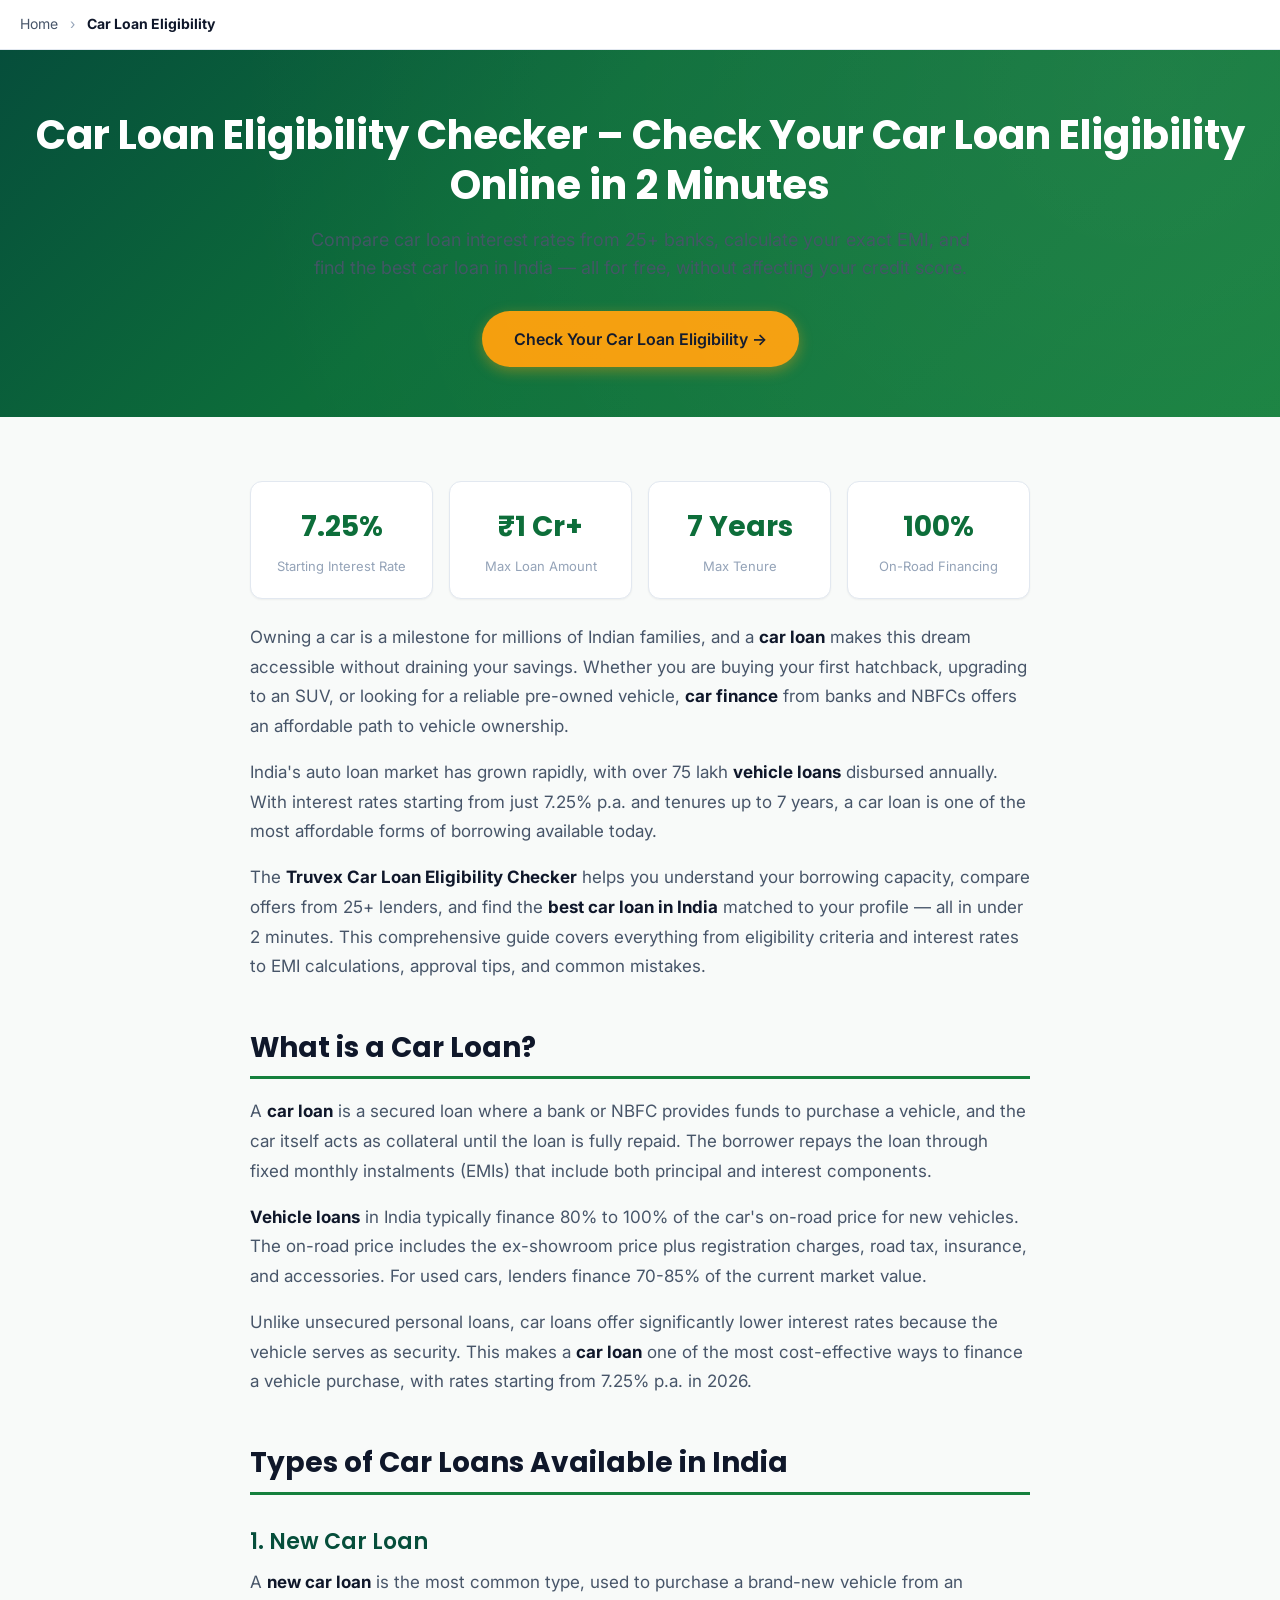
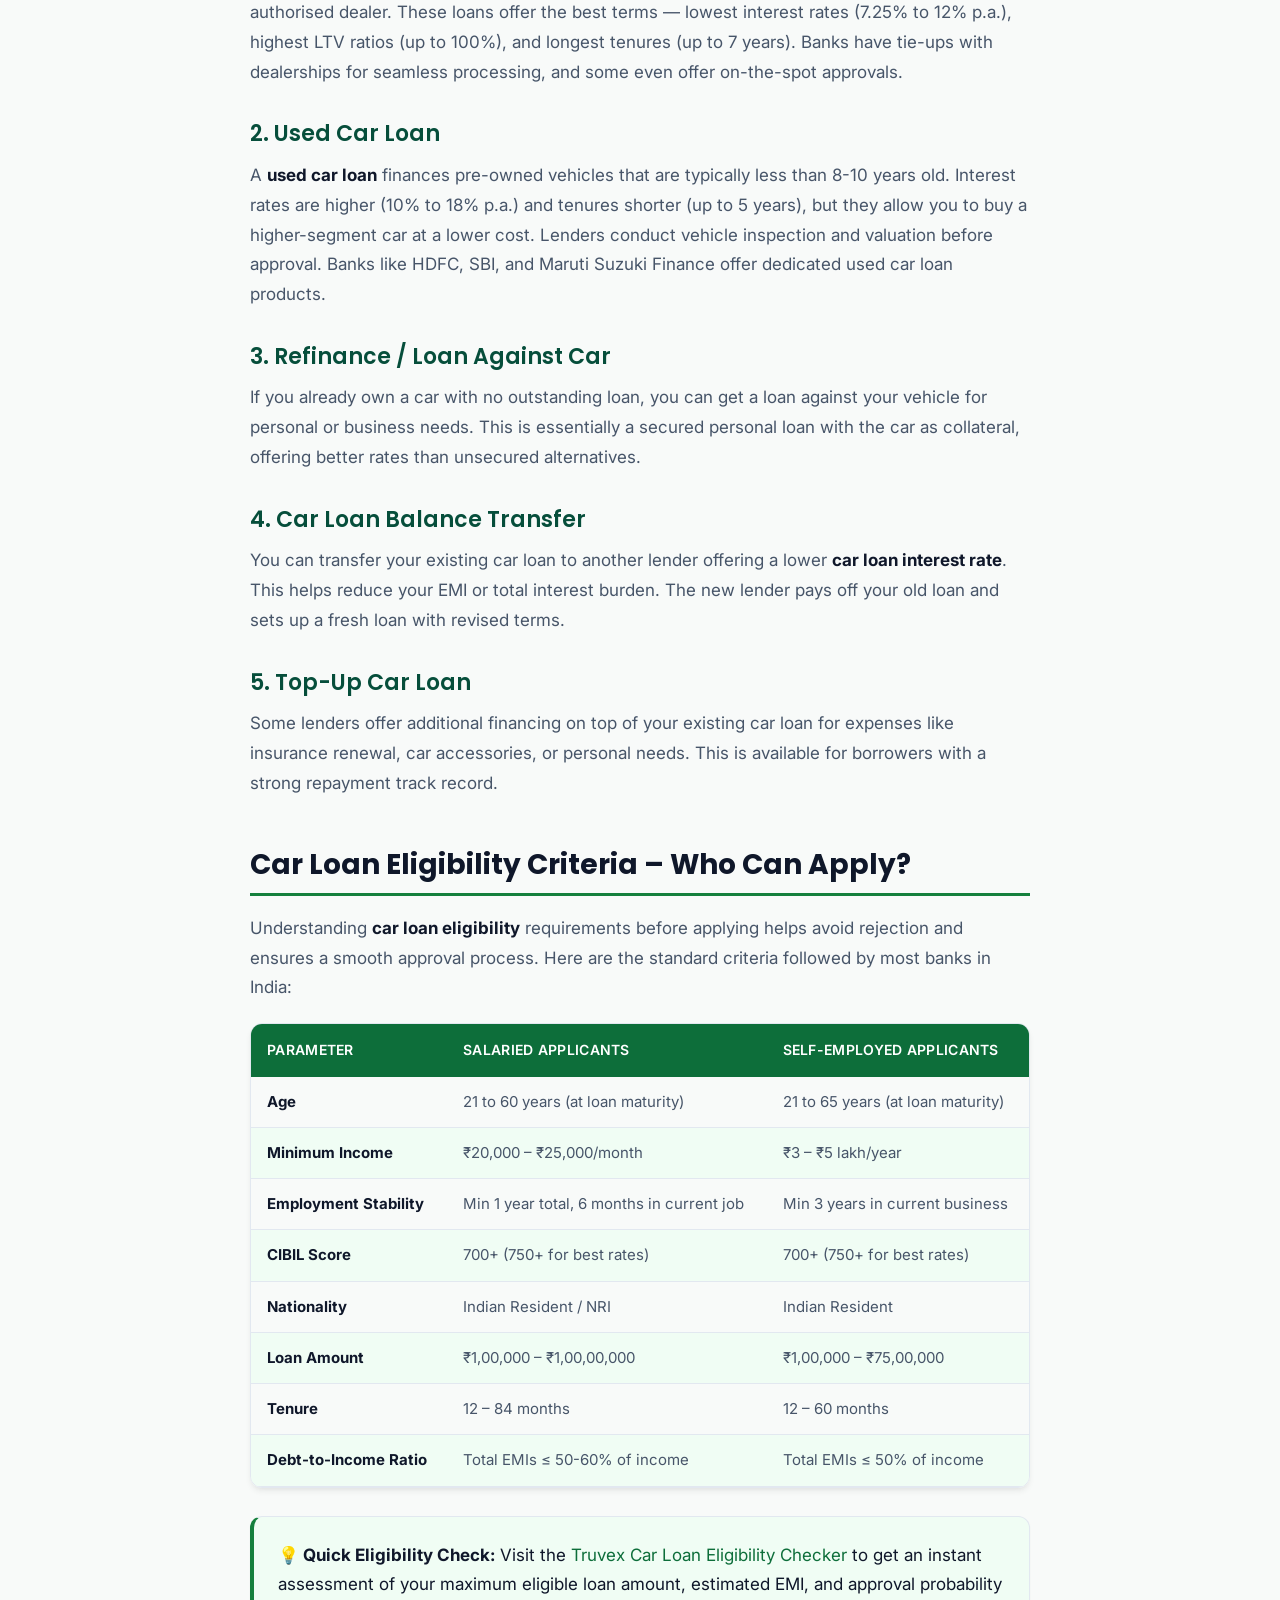
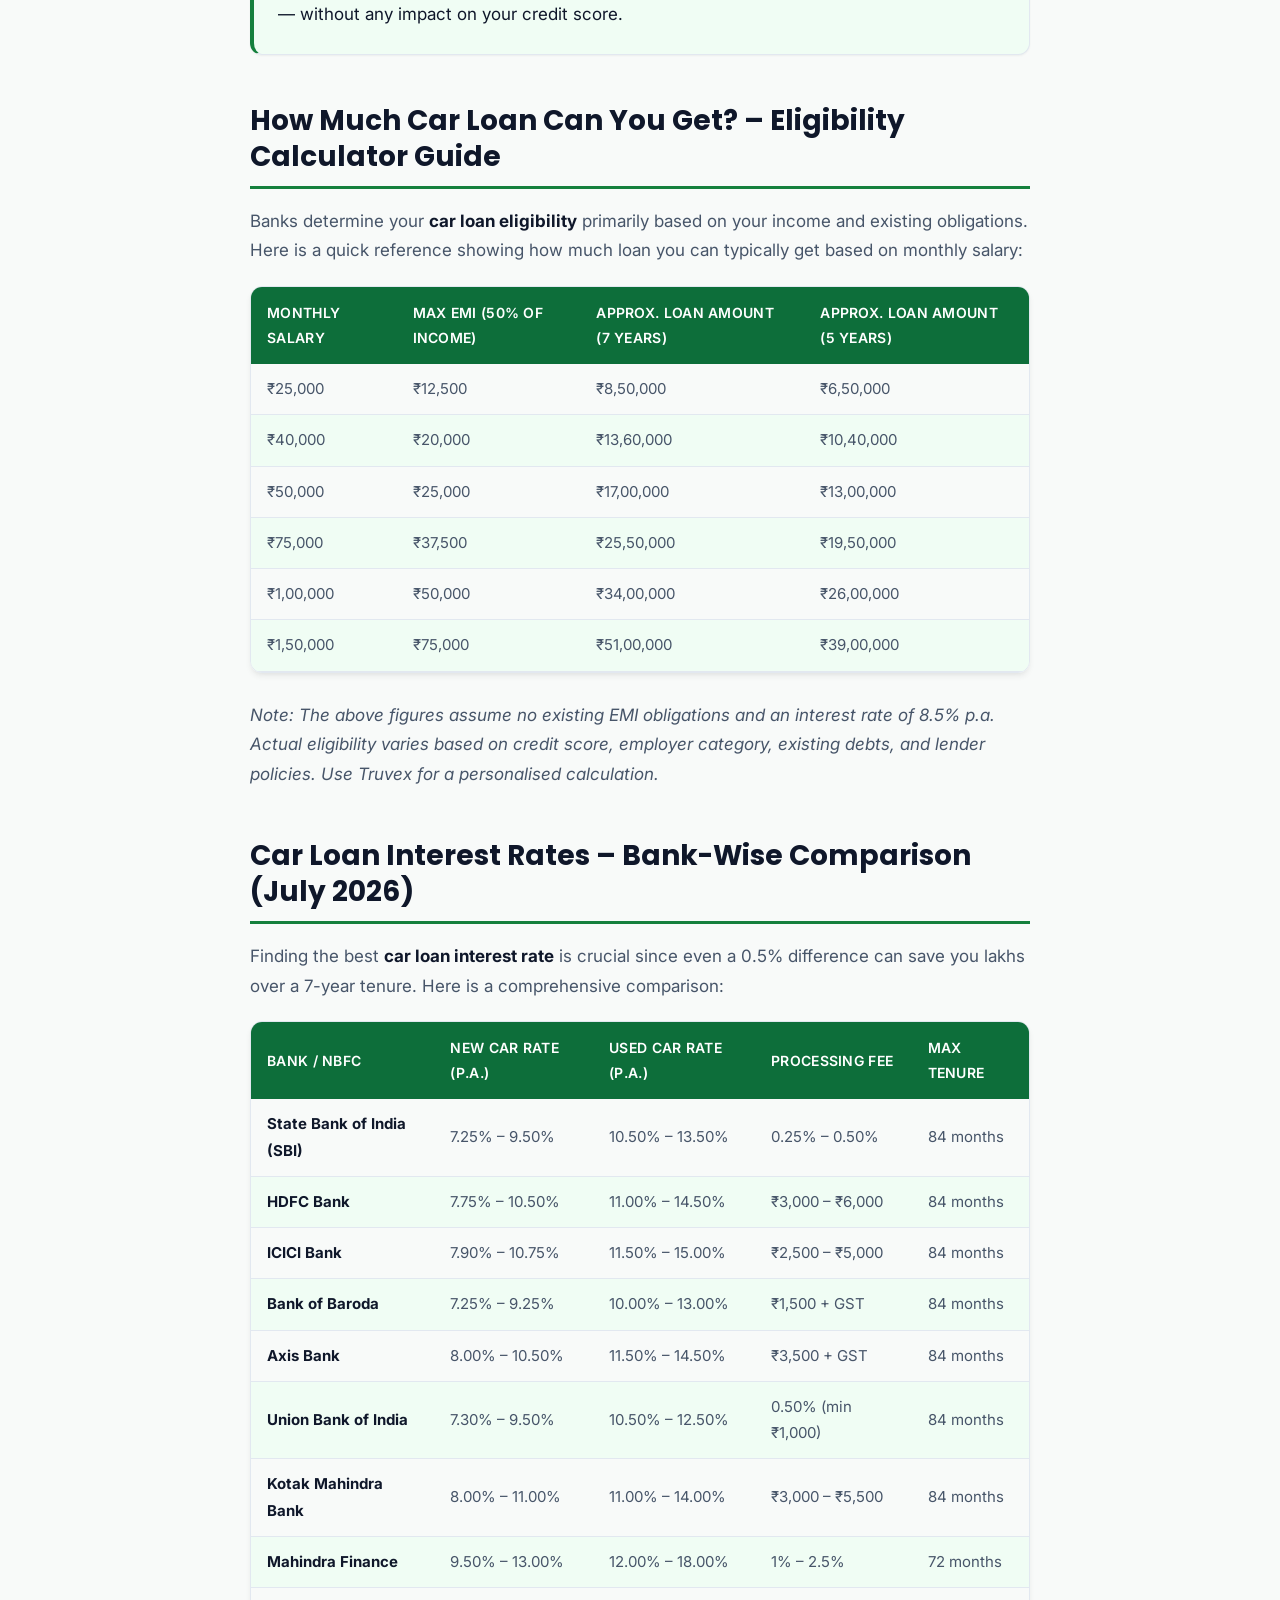
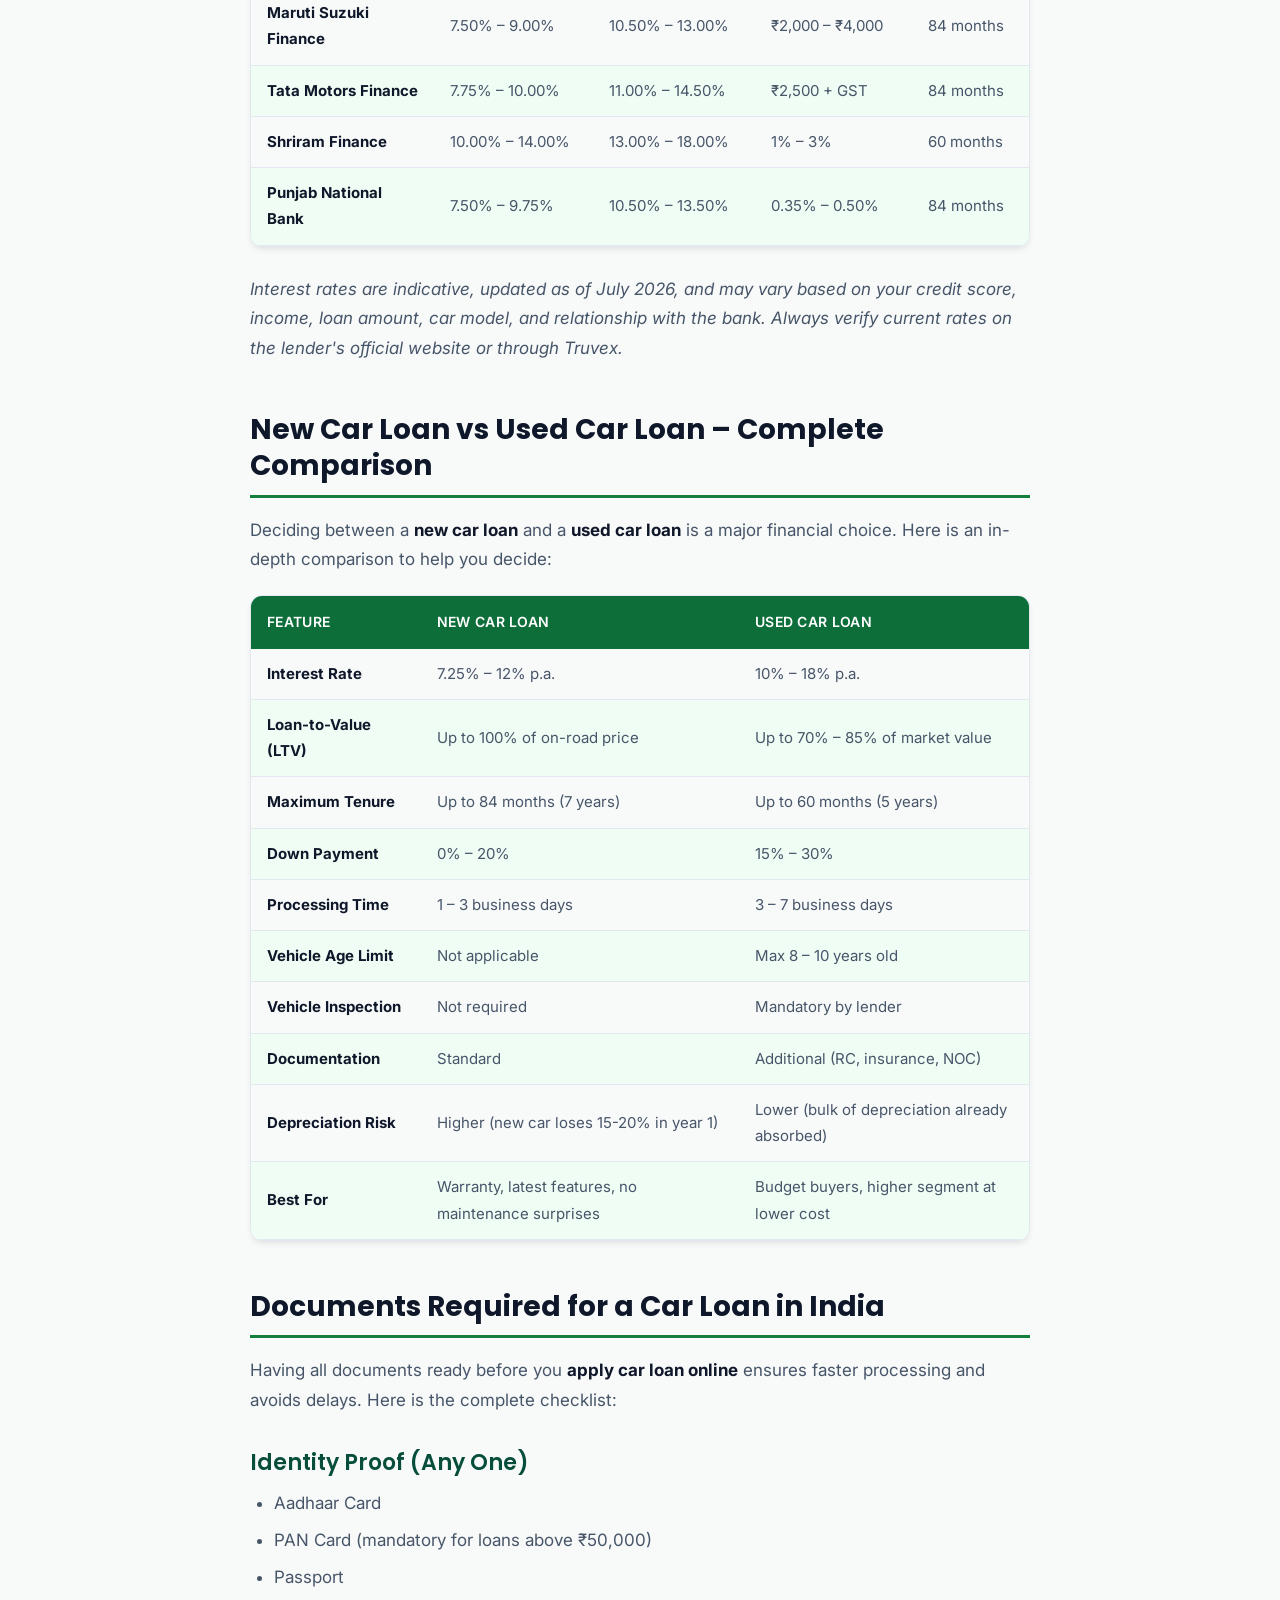
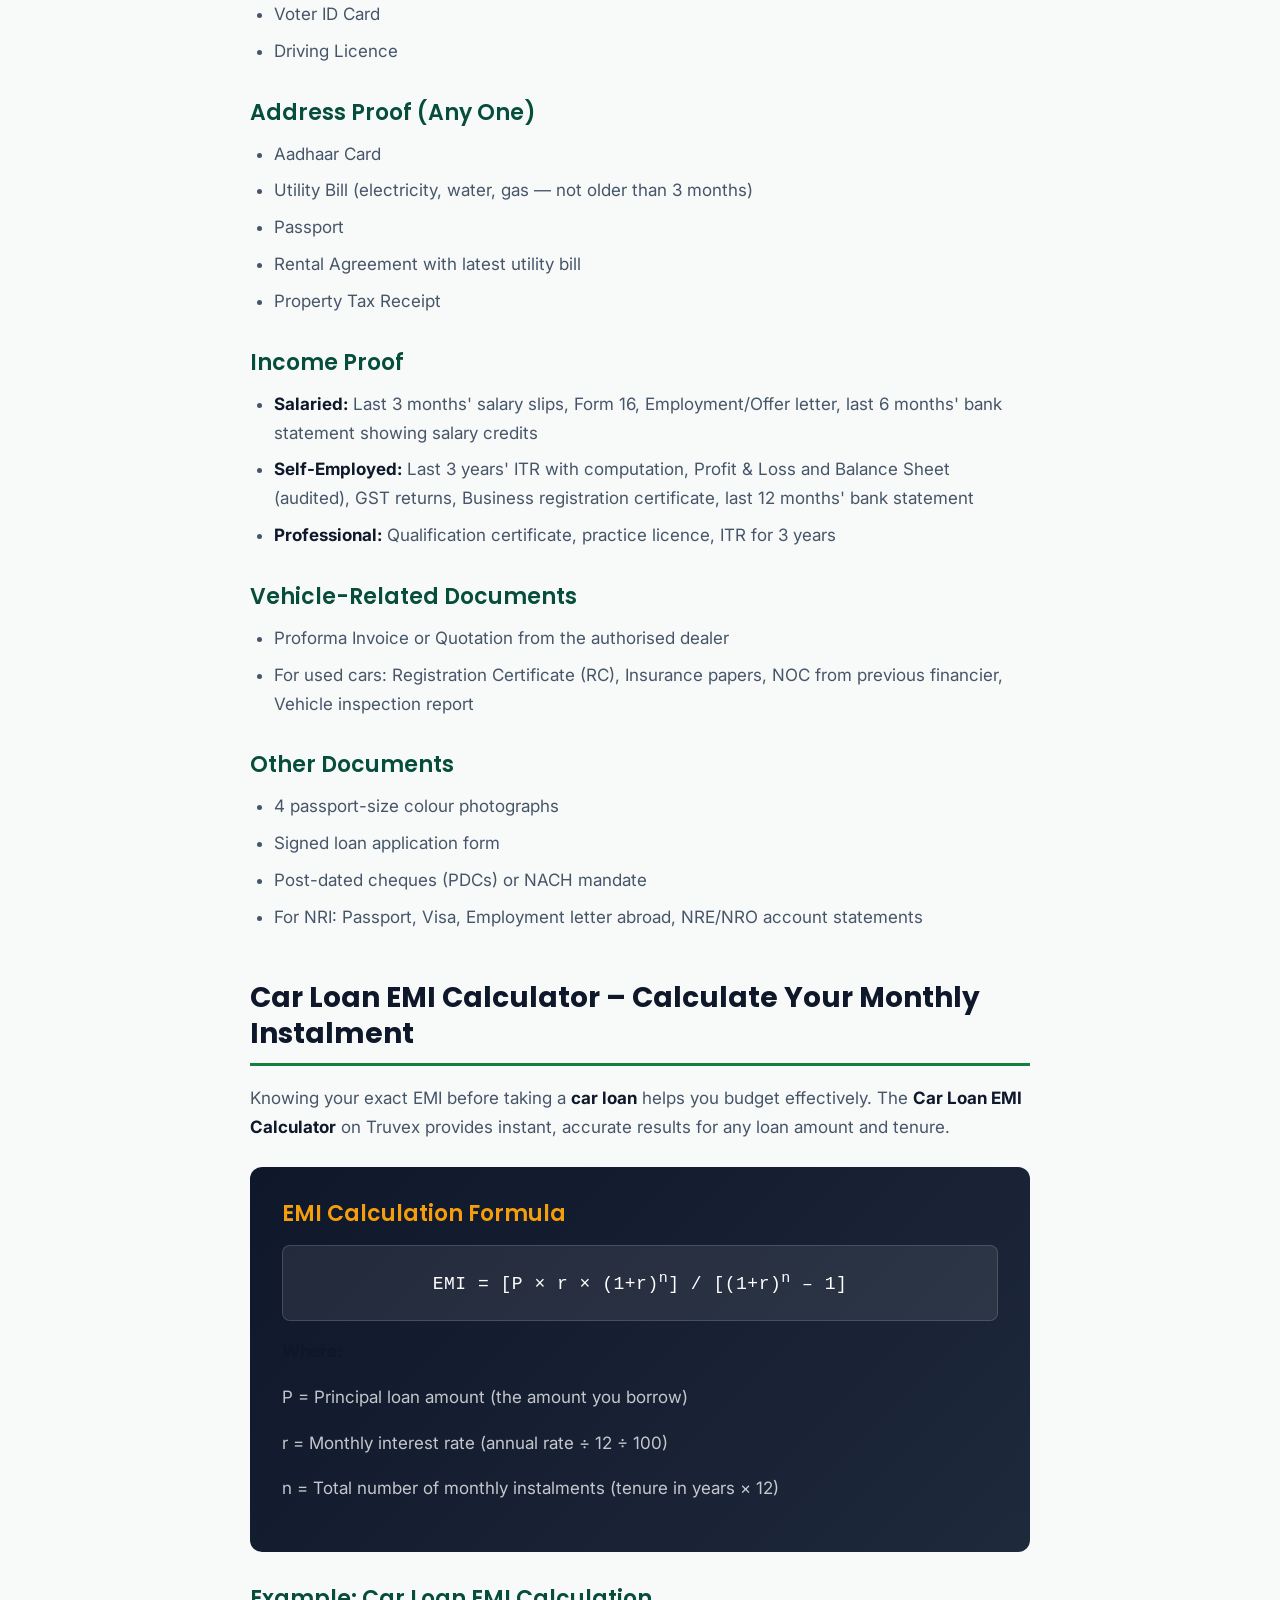
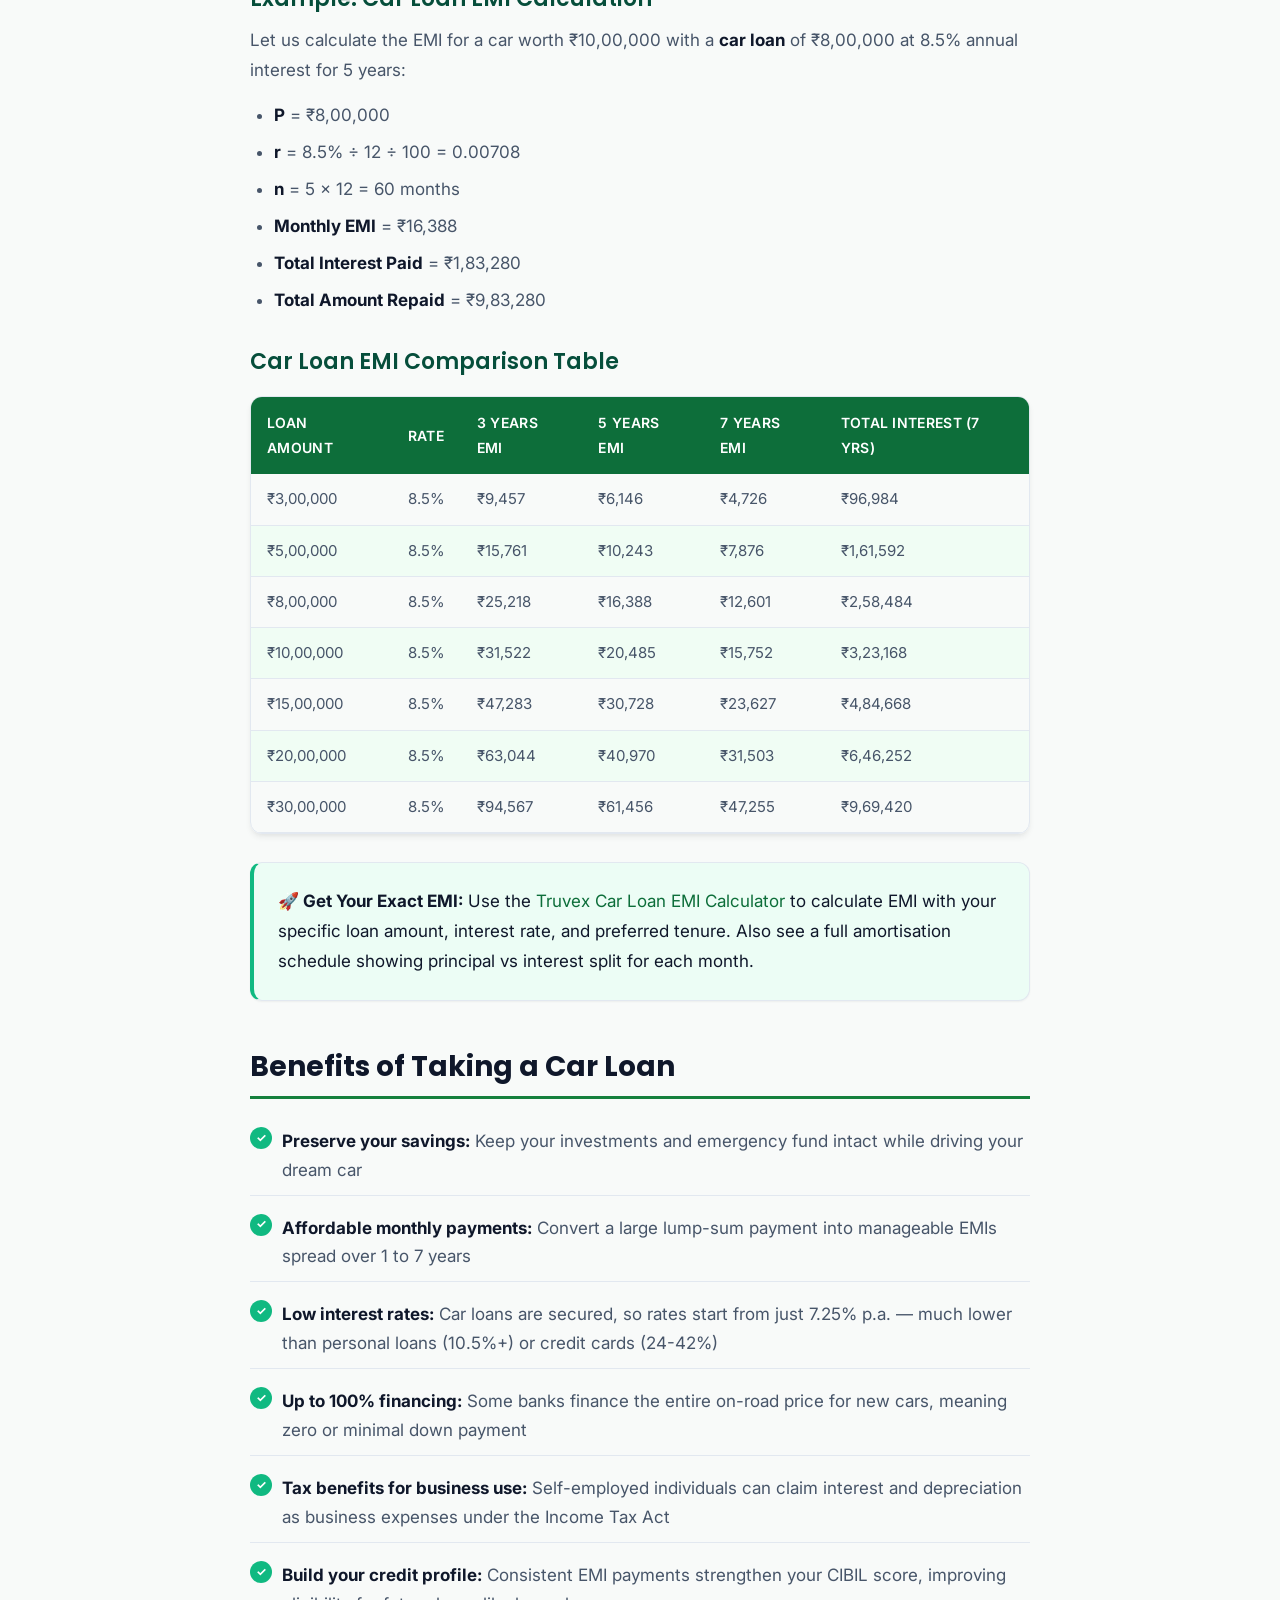
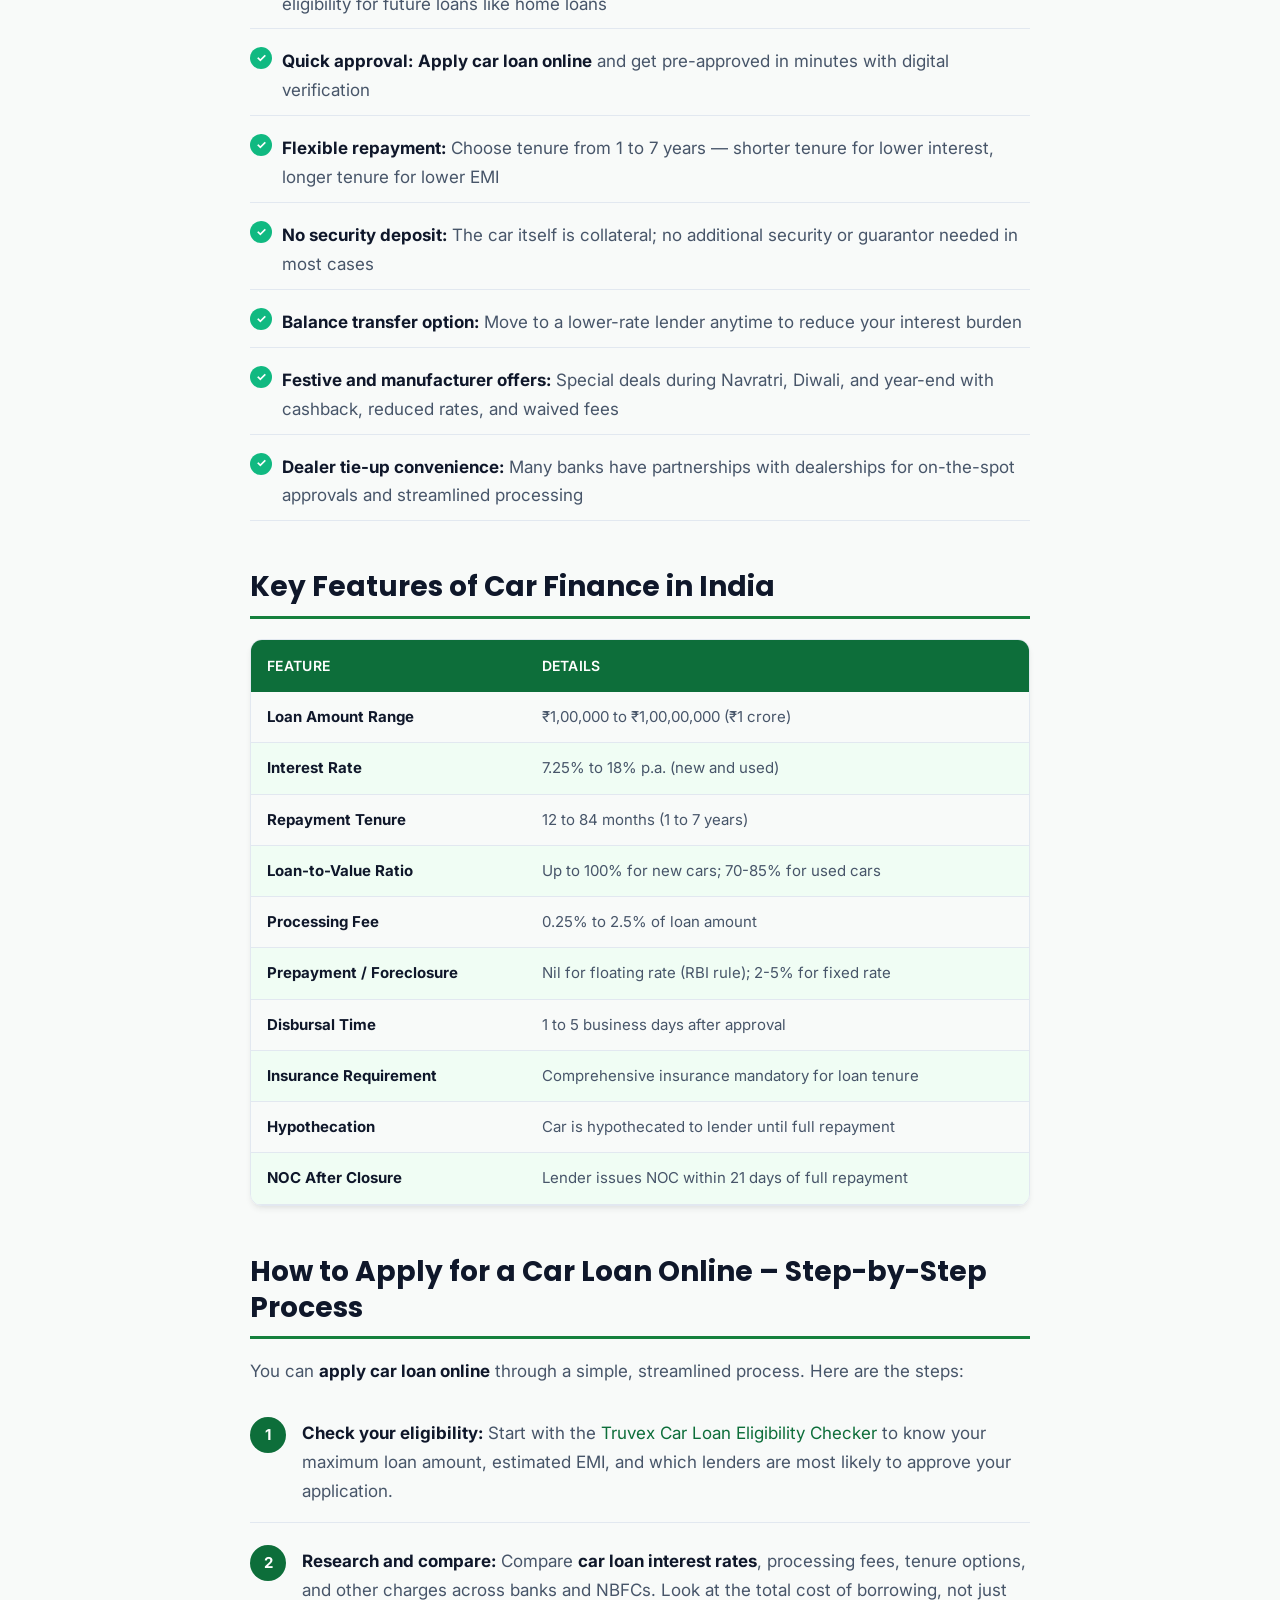
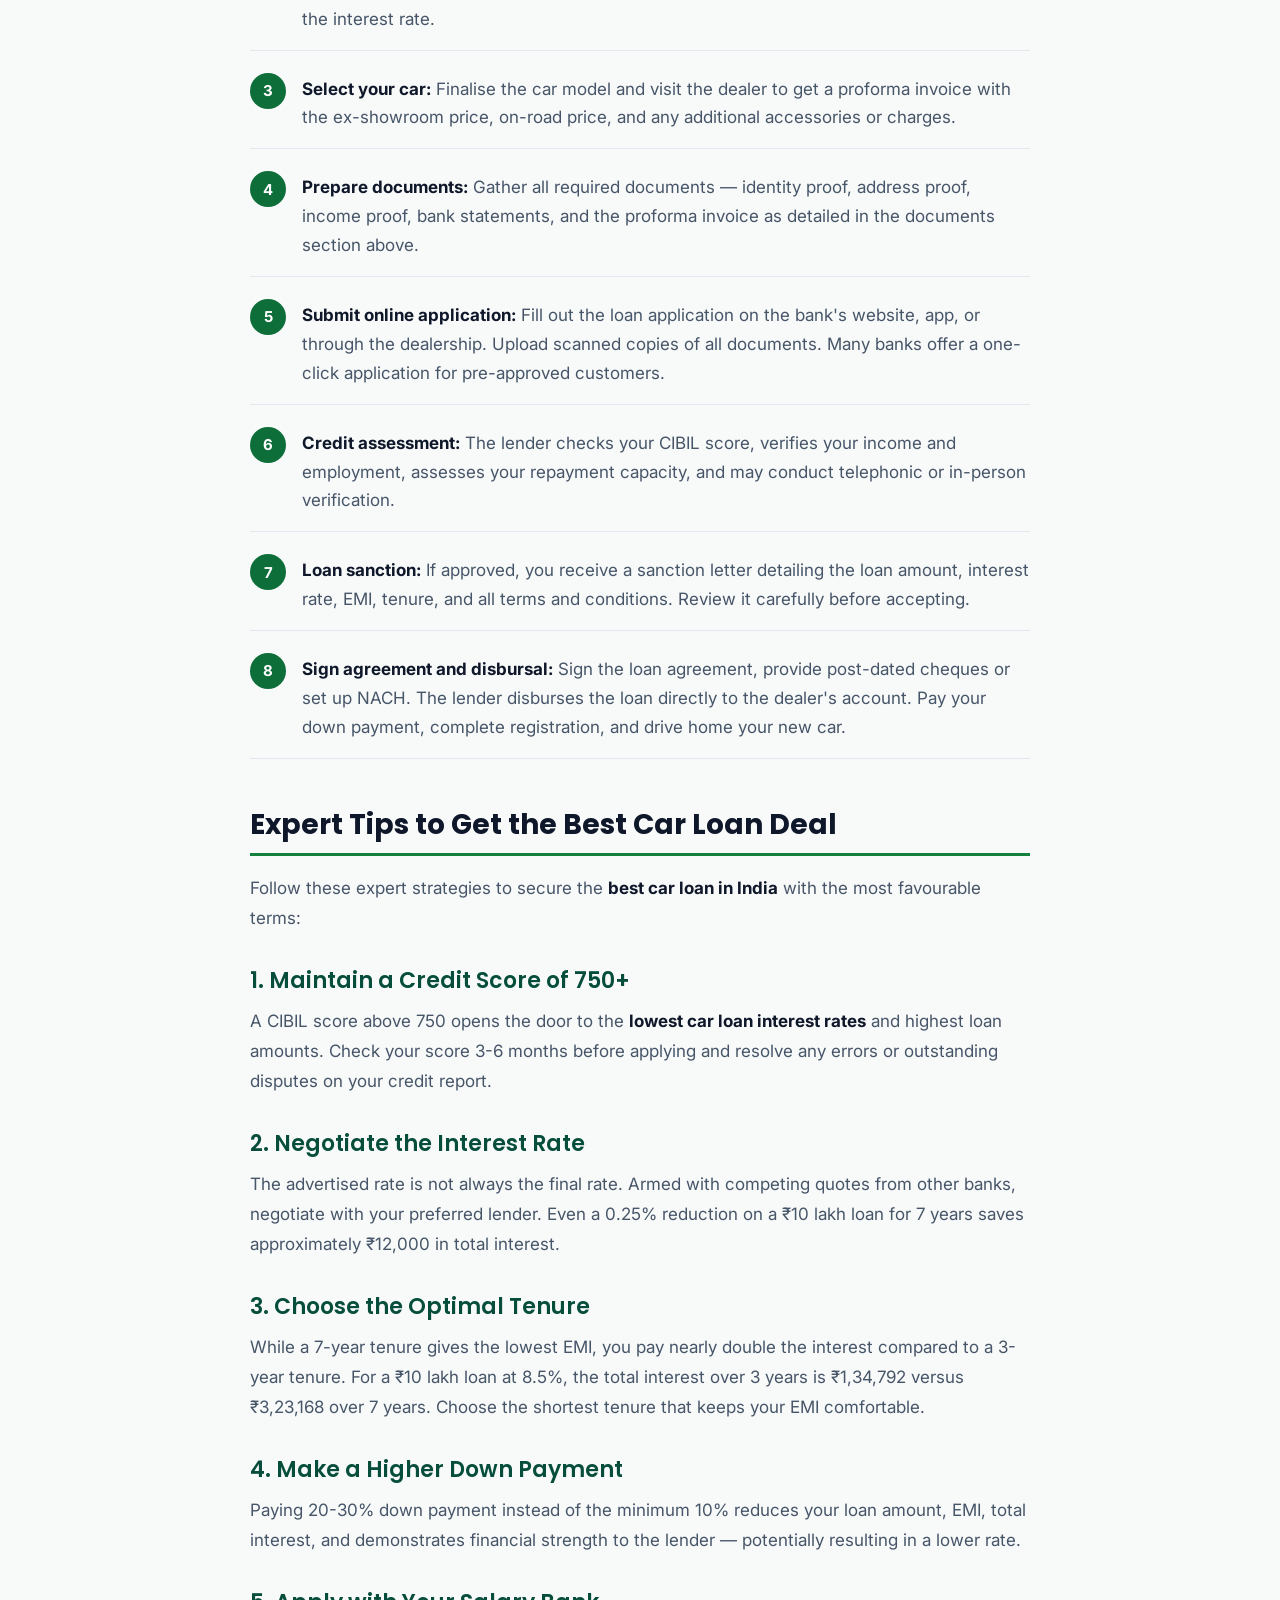
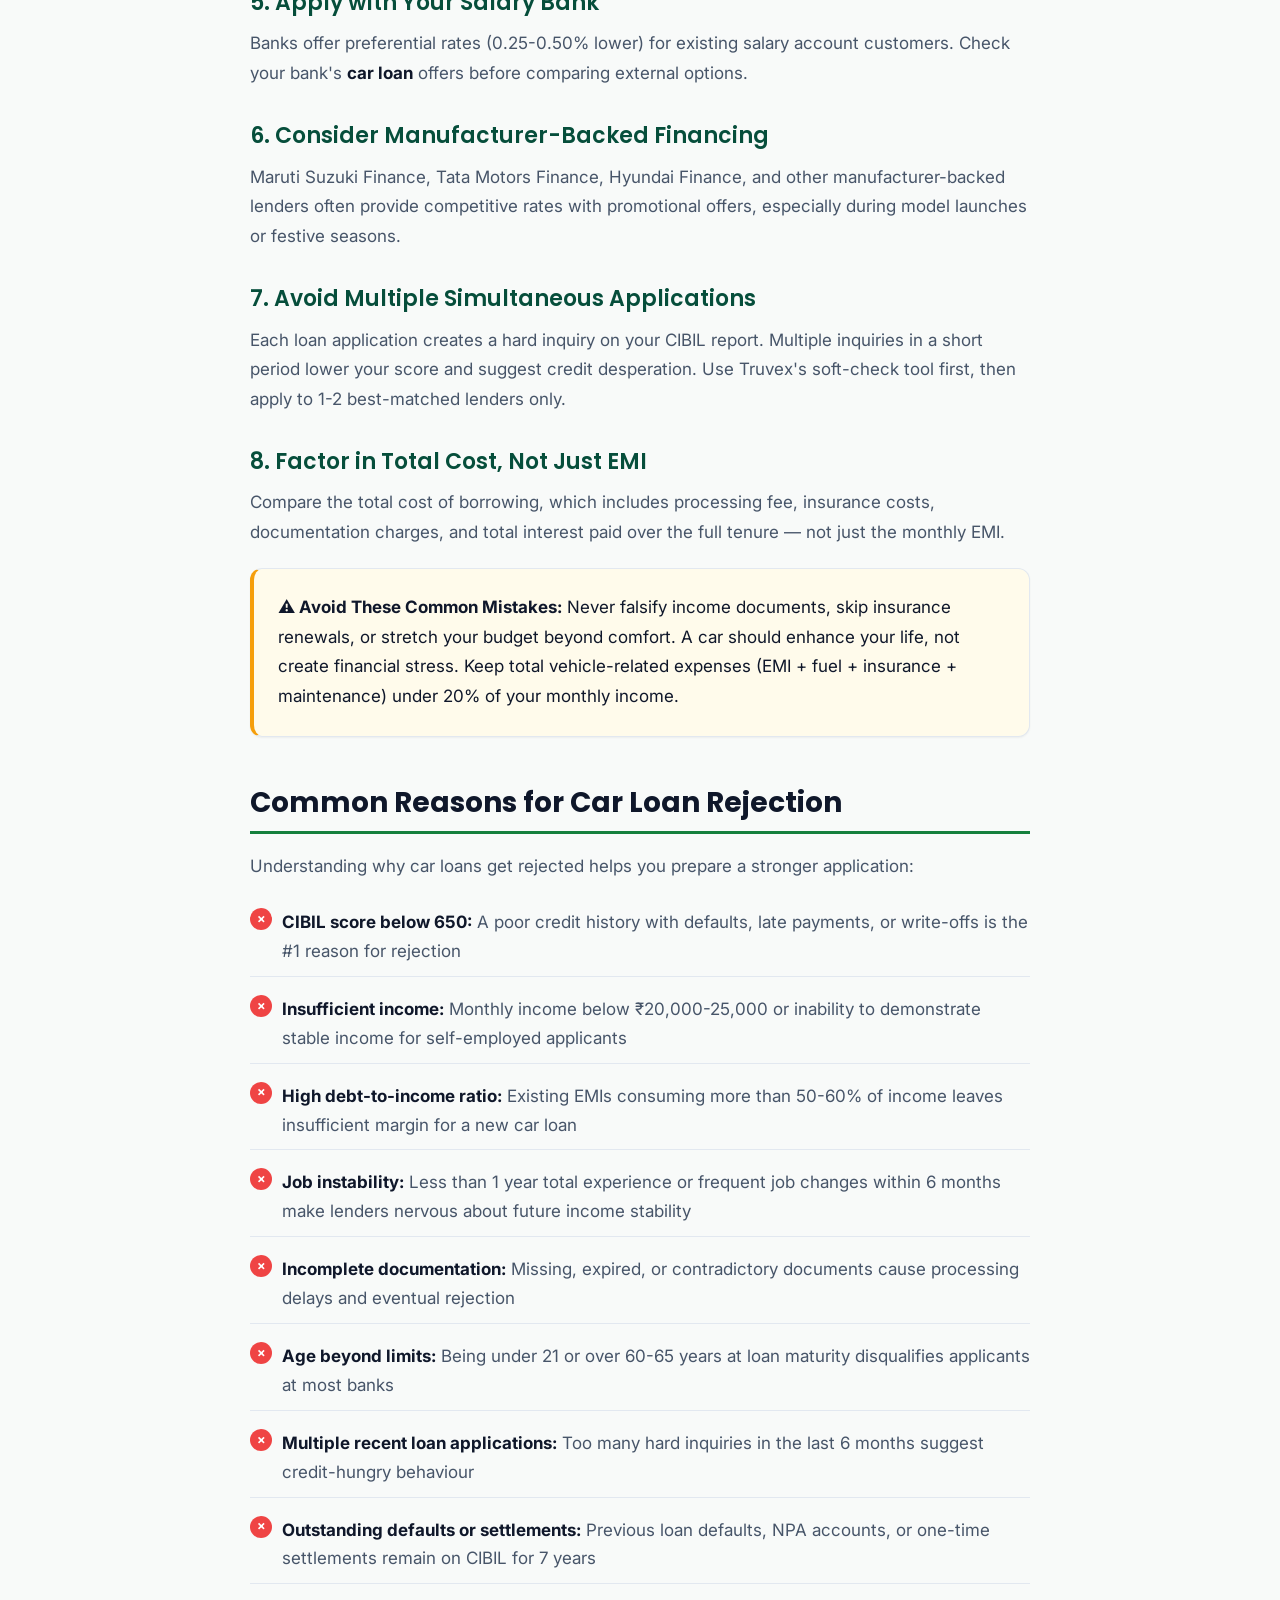
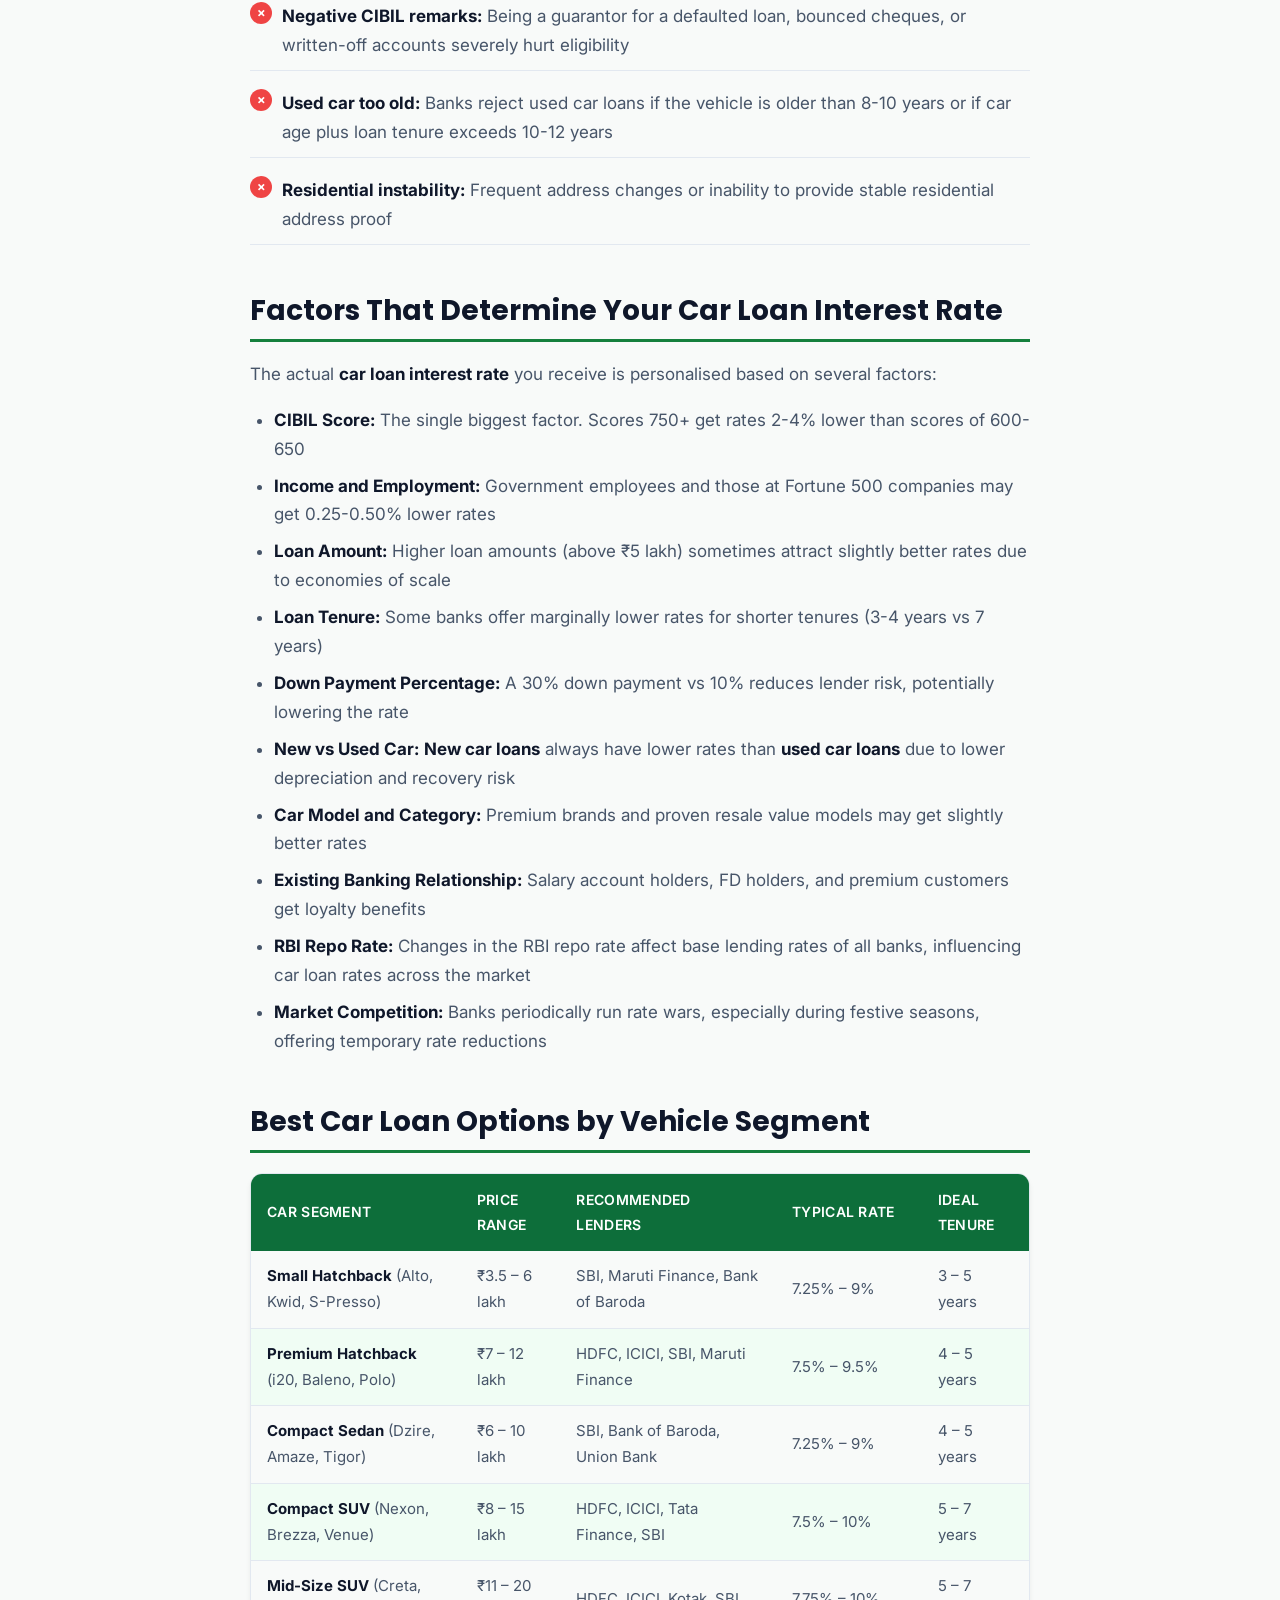
==== car-loan-eligibility.html @ d205c5c8 "Add SEO pages, Google verification, sitemap, and robots.txt" ====
<!DOCTYPE html>
<html lang="en">
<head>
  <meta charset="UTF-8" />
  <meta name="viewport" content="width=device-width, initial-scale=1.0" />

  <!-- SEO Title (under 60 characters) -->
  <title>Car Loan Eligibility Checker 2026 – Apply Online | Truvex</title>

  <!-- Meta Description (150-160 chars) -->
  <meta name="description" content="Check car loan eligibility online in 2 minutes. Compare best car loan interest rates, calculate EMI, and apply for new or used car loans at Truvex India." />

  <!-- SEO URL -->
  <link rel="canonical" href="https://truvex.life/car-loan-eligibility" />

  <!-- Robots -->
  <meta name="google-site-verification" content="ZzLJUPoqK2FzhJQNHl-nwkRQo2EQ17rBIRsaxD9jpaI" />
  <meta name="robots" content="index, follow, max-snippet:-1, max-image-preview:large, max-video-preview:-1" />
  <meta name="author" content="Truvex" />
  <meta name="keywords" content="car loan, car loan eligibility, new car loan, used car loan, car loan EMI calculator, car loan interest rate, vehicle loan, best car loan in India, apply car loan online, car finance" />

  <!-- Open Graph / Facebook -->
  <meta property="og:type" content="article" />
  <meta property="og:url" content="https://truvex.life/car-loan-eligibility" />
  <meta property="og:title" content="Car Loan Eligibility Checker 2026 – Apply Online | Truvex" />
  <meta property="og:description" content="Check car loan eligibility online in 2 minutes. Compare best car loan interest rates, calculate EMI, and apply for new or used car loans at Truvex India." />
  <meta property="og:image" content="https://truvex.life/images/car-loan-eligibility-checker.webp" />
  <meta property="og:image:alt" content="Car Loan Eligibility Checker by Truvex showing car loan calculator and approval interface" />
  <meta property="og:site_name" content="Truvex" />
  <meta property="og:locale" content="en_IN" />
  <meta property="article:published_time" content="2026-01-20T10:00:00+05:30" />
  <meta property="article:modified_time" content="2026-07-22T10:00:00+05:30" />

  <!-- Twitter Card -->
  <meta name="twitter:card" content="summary_large_image" />
  <meta name="twitter:site" content="@truvexlife" />
  <meta name="twitter:title" content="Car Loan Eligibility Checker 2026 – Apply Online | Truvex" />
  <meta name="twitter:description" content="Check car loan eligibility online in 2 minutes. Compare best car loan interest rates, calculate EMI, and apply for new or used car loans at Truvex India." />
  <meta name="twitter:image" content="https://truvex.life/images/car-loan-eligibility-checker.webp" />
  <meta name="twitter:image:alt" content="Car Loan Eligibility Checker by Truvex" />

  <!-- Google AdSense -->
  <script async src="https://pagead2.googlesyndication.com/pagead/js/adsbygoogle.js?client=ca-pub-9446927424727783" crossorigin="anonymous"></script>

  <!-- Preconnect for performance -->
  <link rel="preconnect" href="https://fonts.googleapis.com" />
  <link rel="preconnect" href="https://fonts.gstatic.com" crossorigin />
  <link href="https://fonts.googleapis.com/css2?family=Inter:wght@300;400;500;600;700&family=Poppins:wght@400;500;600;700&display=swap" rel="stylesheet" />

  <!-- FAQ Schema (JSON-LD) -->
  <script type="application/ld+json">
  {
    "@context": "https://schema.org",
    "@type": "FAQPage",
    "mainEntity": [
      {
        "@type": "Question",
        "name": "What is a car loan?",
        "acceptedAnswer": {
          "@type": "Answer",
          "text": "A car loan is a secured loan provided by banks and NBFCs to help you buy a new or used car. The vehicle serves as collateral, and you repay the loan through fixed monthly EMIs over a tenure of 1 to 7 years. Car loans in India typically cover 80-100% of the car's on-road price."
        }
      },
      {
        "@type": "Question",
        "name": "What is the minimum salary required for a car loan in India?",
        "acceptedAnswer": {
          "@type": "Answer",
          "text": "Most banks require a minimum monthly salary of ₹20,000 to ₹25,000 for salaried applicants. Self-employed individuals need a minimum annual income of ₹3 lakh to ₹5 lakh. Premium cars may require higher income levels, typically ₹50,000+ per month."
        }
      },
      {
        "@type": "Question",
        "name": "What is the current car loan interest rate in India in 2026?",
        "acceptedAnswer": {
          "@type": "Answer",
          "text": "Car loan interest rates in India in 2026 range from 7.25% to 14% per annum for new cars and 10% to 18% for used cars. The best rates start from 7.25% p.a. for applicants with CIBIL scores above 750 at banks like SBI, Bank of Baroda, and Union Bank."
        }
      },
      {
        "@type": "Question",
        "name": "Can I get a car loan with a CIBIL score of 650?",
        "acceptedAnswer": {
          "@type": "Answer",
          "text": "Yes, a car loan is possible with a CIBIL score of 650, but at higher interest rates (typically 2-4% more). NBFCs like Mahindra Finance, Shriram Finance, and Cholamandalam may approve car loans at scores of 600-650. A co-applicant with a better score can help."
        }
      },
      {
        "@type": "Question",
        "name": "How much car loan can I get on a ₹50,000 salary?",
        "acceptedAnswer": {
          "@type": "Answer",
          "text": "On a salary of ₹50,000 per month, you can typically get a car loan of ₹12-15 lakh, assuming no other existing EMI obligations. Banks calculate eligibility so that total EMIs do not exceed 50-60% of your net monthly income."
        }
      },
      {
        "@type": "Question",
        "name": "What documents are required for a car loan?",
        "acceptedAnswer": {
          "@type": "Answer",
          "text": "Required documents include: Identity proof (Aadhaar/PAN/Passport), Address proof, Income proof (salary slips for salaried or ITR for self-employed), Bank statements (6 months), vehicle quotation/proforma invoice, and passport-size photographs. Used car loans require additional documents like RC book and insurance papers."
        }
      },
      {
        "@type": "Question",
        "name": "What is the maximum tenure for a car loan?",
        "acceptedAnswer": {
          "@type": "Answer",
          "text": "The maximum car loan tenure is 7 years (84 months) for new cars at most banks. For used cars, the maximum tenure is usually 5 years, subject to the condition that the car age plus loan tenure does not exceed 10-12 years."
        }
      },
      {
        "@type": "Question",
        "name": "Is it better to buy a car on loan or pay in full?",
        "acceptedAnswer": {
          "@type": "Answer",
          "text": "Buying on a car loan makes sense if you can invest your capital at returns higher than the loan interest rate, or if paying in full would deplete your emergency fund. A loan helps preserve liquidity and build credit history. However, if you want to avoid interest costs and have sufficient savings, paying in full is cheaper overall."
        }
      },
      {
        "@type": "Question",
        "name": "Can I apply for a car loan online?",
        "acceptedAnswer": {
          "@type": "Answer",
          "text": "Yes, almost all major banks and NBFCs now allow you to apply for a car loan online through their website or mobile app. You can also check your eligibility on Truvex before applying. Online applications offer faster processing, instant pre-approval, and doorstep document pickup."
        }
      },
      {
        "@type": "Question",
        "name": "What is the difference between a new car loan and a used car loan?",
        "acceptedAnswer": {
          "@type": "Answer",
          "text": "New car loans offer lower interest rates (7.25-12%), higher financing (up to 100% on-road price), and longer tenure (up to 7 years). Used car loans have higher rates (10-18%), lower LTV (70-85% of market value), shorter tenure (up to 5 years), and require vehicle inspection."
        }
      },
      {
        "@type": "Question",
        "name": "What is the down payment required for a car loan?",
        "acceptedAnswer": {
          "@type": "Answer",
          "text": "For new cars, the minimum down payment is typically 10-20% of the on-road price. Some banks offer zero down payment schemes for select car models. For used cars, a 15-30% down payment is usually required based on the vehicle's current market value."
        }
      },
      {
        "@type": "Question",
        "name": "Can I transfer my car loan to another bank?",
        "acceptedAnswer": {
          "@type": "Answer",
          "text": "Yes, car loan balance transfer is available at most banks. You can transfer your existing car loan to another bank offering a lower interest rate. This is beneficial when the new rate is at least 1-2% lower, considering transfer charges like processing fee, legal fees, and documentation."
        }
      },
      {
        "@type": "Question",
        "name": "What happens if I default on my car loan EMI?",
        "acceptedAnswer": {
          "@type": "Answer",
          "text": "Missing car loan EMIs attracts late payment charges (₹500-2000), negatively impacts your CIBIL score, and may lead to loan recall. If you default for 90+ days, the loan becomes NPA, and the lender can repossess and auction your vehicle. Always contact your bank before missing an EMI."
        }
      },
      {
        "@type": "Question",
        "name": "Is car loan interest rate fixed or floating?",
        "acceptedAnswer": {
          "@type": "Answer",
          "text": "Car loans are available in both fixed and floating interest rate variants. Most banks offer fixed-rate car loans where the EMI remains constant. Some lenders offer floating rates linked to their base rate or MCLR, which may change during the loan tenure based on RBI policy changes."
        }
      },
      {
        "@type": "Question",
        "name": "Can I prepay my car loan without penalty?",
        "acceptedAnswer": {
          "@type": "Answer",
          "text": "For floating rate car loans, RBI has mandated that banks cannot charge prepayment or foreclosure penalties. For fixed rate car loans, prepayment charges of 2-5% of outstanding amount may apply. Always check your loan agreement for specific prepayment terms."
        }
      },
      {
        "@type": "Question",
        "name": "Is car insurance mandatory for a car loan?",
        "acceptedAnswer": {
          "@type": "Answer",
          "text": "Yes, comprehensive car insurance is mandatory for the entire duration of the car loan. The lender requires first-party and third-party coverage, with the insurance policy assigned in favour of the lending institution. You must renew insurance every year until the loan is fully repaid."
        }
      },
      {
        "@type": "Question",
        "name": "What is the processing fee for a car loan?",
        "acceptedAnswer": {
          "@type": "Answer",
          "text": "Car loan processing fees typically range from 0.25% to 2% of the loan amount, subject to a minimum of ₹1,500 to ₹5,000 plus GST. Some banks waive or reduce processing fees during festive offers or for premium customers. Online applications sometimes attract lower fees."
        }
      },
      {
        "@type": "Question",
        "name": "Can NRIs apply for a car loan in India?",
        "acceptedAnswer": {
          "@type": "Answer",
          "text": "Yes, NRIs can apply for car loans in India at select banks like SBI, HDFC Bank, ICICI Bank, and Axis Bank. They need additional documents including passport copies, visa, employment letter, and NRE/NRO bank statements. A resident Indian co-applicant or guarantor may be required."
        }
      },
      {
        "@type": "Question",
        "name": "Which bank offers the best car loan in India?",
        "acceptedAnswer": {
          "@type": "Answer",
          "text": "SBI, Bank of Baroda, and Union Bank offer some of the best car loan interest rates starting from 7.25% p.a. in 2026. However, the best car loan depends on your individual profile including credit score, income, loan amount, and existing relationship. Use Truvex to compare offers from 20+ lenders."
        }
      },
      {
        "@type": "Question",
        "name": "How do I check my car loan eligibility online?",
        "acceptedAnswer": {
          "@type": "Answer",
          "text": "You can check your car loan eligibility instantly using the Truvex Loan Eligibility Checker at truvex.life. Enter your income, employment type, desired loan amount, and the car you want to purchase. Get an instant assessment with estimated EMI and maximum eligible loan amount — all without impacting your credit score."
        }
      }
    ]
  }
  </script>

  <!-- Breadcrumb Schema -->
  <script type="application/ld+json">
  {
    "@context": "https://schema.org",
    "@type": "BreadcrumbList",
    "itemListElement": [
      {
        "@type": "ListItem",
        "position": 1,
        "name": "Home",
        "item": "https://truvex.life/"
      },
      {
        "@type": "ListItem",
        "position": 2,
        "name": "Car Loan Eligibility",
        "item": "https://truvex.life/car-loan-eligibility"
      }
    ]
  }
  </script>

  <!-- Organization Schema -->
  <script type="application/ld+json">
  {
    "@context": "https://schema.org",
    "@type": "Organization",
    "name": "Truvex",
    "url": "https://truvex.life",
    "logo": "https://truvex.life/images/truvex-logo.png",
    "description": "Truvex is India's trusted loan eligibility checker platform helping users compare loan offers, calculate EMI, and apply for loans online.",
    "sameAs": [
      "https://twitter.com/truvexlife",
      "https://facebook.com/truvexlife",
      "https://linkedin.com/company/truvex"
    ],
    "contactPoint": {
      "@type": "ContactPoint",
      "contactType": "Customer Support",
      "availableLanguage": ["English", "Hindi"]
    }
  }
  </script>

  <!-- FinancialService Schema -->
  <script type="application/ld+json">
  {
    "@context": "https://schema.org",
    "@type": "FinancialService",
    "name": "Truvex Car Loan Eligibility Checker",
    "url": "https://truvex.life/car-loan-eligibility",
    "description": "Check your car loan eligibility online instantly. Compare car loan interest rates from top banks in India, calculate EMI, and apply for new or used car loan.",
    "provider": {
      "@type": "Organization",
      "name": "Truvex",
      "url": "https://truvex.life"
    },
    "serviceType": "Loan Eligibility Checking",
    "areaServed": {
      "@type": "Country",
      "name": "India"
    },
    "offers": {
      "@type": "Offer",
      "price": "0",
      "priceCurrency": "INR",
      "description": "Free car loan eligibility check"
    }
  }
  </script>

  <style>
    /* ===== CSS Reset & Base ===== */
    *, *::before, *::after { box-sizing: border-box; margin: 0; padding: 0; }
    
    :root {
      --primary: #0D6E3A;
      --primary-light: #15803D;
      --primary-dark: #064E3B;
      --accent: #F59E0B;
      --accent-light: #FCD34D;
      --bg-primary: #FFFFFF;
      --bg-secondary: #F8FAF9;
      --bg-tertiary: #F0FDF4;
      --text-primary: #0F172A;
      --text-secondary: #475569;
      --text-muted: #94A3B8;
      --border: #E2E8F0;
      --success: #10B981;
      --warning: #F59E0B;
      --danger: #EF4444;
      --radius: 12px;
      --shadow-sm: 0 1px 2px rgba(0,0,0,0.05);
      --shadow-md: 0 4px 6px -1px rgba(0,0,0,0.07), 0 2px 4px -2px rgba(0,0,0,0.05);
      --shadow-lg: 0 10px 15px -3px rgba(0,0,0,0.08), 0 4px 6px -4px rgba(0,0,0,0.04);
      --font-primary: 'Inter', -apple-system, BlinkMacSystemFont, sans-serif;
      --font-heading: 'Poppins', 'Inter', sans-serif;
      --max-width: 820px;
    }

    html { scroll-behavior: smooth; -webkit-text-size-adjust: 100%; }

    body {
      font-family: var(--font-primary);
      color: var(--text-primary);
      background: var(--bg-secondary);
      line-height: 1.75;
      font-size: 17px;
      -webkit-font-smoothing: antialiased;
    }

    img { max-width: 100%; height: auto; display: block; }
    a { color: var(--primary); text-decoration: none; transition: color 0.2s; }
    a:hover { color: var(--primary-dark); text-decoration: underline; }

    /* ===== Layout ===== */
    .page-wrapper { min-height: 100vh; }

    .breadcrumb-bar {
      background: var(--bg-primary);
      border-bottom: 1px solid var(--border);
      padding: 12px 20px;
      font-size: 14px;
      color: var(--text-muted);
    }
    .breadcrumb-bar a { color: var(--text-secondary); }
    .breadcrumb-bar span { margin: 0 8px; }

    .hero-section {
      background: linear-gradient(135deg, #064E3B 0%, #0D6E3A 40%, #15803D 100%);
      color: #fff;
      padding: 60px 20px 50px;
      text-align: center;
      position: relative;
      overflow: hidden;
    }
    .hero-section::before {
      content: '';
      position: absolute;
      top: -50%;
      left: -50%;
      width: 200%;
      height: 200%;
      background: radial-gradient(circle at 70% 30%, rgba(255,255,255,0.06) 0%, transparent 50%);
      pointer-events: none;
    }
    .hero-section h1 {
      font-family: var(--font-heading);
      font-size: clamp(26px, 5vw, 40px);
      font-weight: 700;
      line-height: 1.25;
      margin-bottom: 16px;
      position: relative;
    }
    .hero-subtitle {
      font-size: clamp(15px, 2.5vw, 18px);
      opacity: 0.92;
      max-width: 660px;
      margin: 0 auto 28px;
      line-height: 1.6;
    }
    .hero-cta {
      display: inline-flex;
      align-items: center;
      gap: 10px;
      background: var(--accent);
      color: #0F172A;
      font-weight: 600;
      font-size: 16px;
      padding: 14px 32px;
      border-radius: 50px;
      border: none;
      cursor: pointer;
      text-decoration: none;
      transition: transform 0.2s, box-shadow 0.2s;
      box-shadow: 0 4px 14px rgba(245,158,11,0.4);
    }
    .hero-cta:hover {
      transform: translateY(-2px);
      box-shadow: 0 6px 20px rgba(245,158,11,0.5);
      text-decoration: none;
      color: #0F172A;
    }

    .content-wrapper {
      max-width: var(--max-width);
      margin: 0 auto;
      padding: 40px 20px 60px;
    }

    /* ===== Typography ===== */
    h2 {
      font-family: var(--font-heading);
      font-size: clamp(22px, 3.5vw, 28px);
      font-weight: 700;
      color: var(--text-primary);
      margin: 48px 0 18px;
      padding-bottom: 10px;
      border-bottom: 3px solid var(--primary-light);
      line-height: 1.3;
    }
    h3 {
      font-family: var(--font-heading);
      font-size: clamp(18px, 3vw, 22px);
      font-weight: 600;
      color: var(--primary-dark);
      margin: 32px 0 12px;
      line-height: 1.35;
    }
    p { margin-bottom: 16px; color: var(--text-secondary); }

    ul, ol {
      margin: 12px 0 20px 24px;
      color: var(--text-secondary);
    }
    li { margin-bottom: 8px; line-height: 1.7; }

    strong { color: var(--text-primary); }

    /* ===== Tables ===== */
    .table-wrapper {
      overflow-x: auto;
      margin: 20px 0 28px;
      border-radius: var(--radius);
      box-shadow: var(--shadow-md);
      border: 1px solid var(--border);
    }
    table {
      width: 100%;
      border-collapse: collapse;
      font-size: 15px;
      min-width: 520px;
    }
    thead { background: var(--primary); color: #fff; }
    th {
      padding: 14px 16px;
      text-align: left;
      font-weight: 600;
      font-size: 14px;
      text-transform: uppercase;
      letter-spacing: 0.3px;
    }
    td {
      padding: 12px 16px;
      border-bottom: 1px solid var(--border);
      color: var(--text-secondary);
    }
    tbody tr:nth-child(even) { background: var(--bg-tertiary); }
    tbody tr:hover { background: #ECFDF5; }

    /* ===== Info Cards ===== */
    .info-card {
      background: var(--bg-primary);
      border: 1px solid var(--border);
      border-radius: var(--radius);
      padding: 24px;
      margin: 20px 0;
      box-shadow: var(--shadow-sm);
    }
    .info-card.highlight {
      border-left: 4px solid var(--primary-light);
      background: #F0FDF4;
    }
    .info-card.warning {
      border-left: 4px solid var(--warning);
      background: #FFFBEB;
    }
    .info-card.success {
      border-left: 4px solid var(--success);
      background: #ECFDF5;
    }

    /* ===== CTA Section ===== */
    .cta-section {
      background: linear-gradient(135deg, #064E3B 0%, #0D6E3A 100%);
      color: #fff;
      text-align: center;
      padding: 48px 24px;
      border-radius: var(--radius);
      margin: 40px 0;
    }
    .cta-section h2 {
      color: #fff;
      border-bottom: none;
      margin-top: 0;
    }
    .cta-section p { color: rgba(255,255,255,0.85); }

    /* ===== Calculator Box ===== */
    .calculator-box {
      background: linear-gradient(135deg, #0F172A 0%, #1E293B 100%);
      color: #fff;
      border-radius: var(--radius);
      padding: 32px;
      margin: 24px 0 32px;
    }
    .calculator-box h3 { color: var(--accent); margin-top: 0; }
    .formula-display {
      background: rgba(255,255,255,0.08);
      border: 1px solid rgba(255,255,255,0.15);
      border-radius: 8px;
      padding: 20px;
      text-align: center;
      font-family: 'Courier New', monospace;
      font-size: 18px;
      margin: 16px 0;
      letter-spacing: 0.5px;
    }
    .calculator-box p { color: rgba(255,255,255,0.75); }

    /* ===== FAQ Section ===== */
    .faq-item {
      border: 1px solid var(--border);
      border-radius: var(--radius);
      margin-bottom: 10px;
      overflow: hidden;
      background: var(--bg-primary);
    }
    .faq-question {
      width: 100%;
      background: none;
      border: none;
      padding: 18px 20px;
      text-align: left;
      font-size: 16px;
      font-weight: 600;
      color: var(--text-primary);
      cursor: pointer;
      display: flex;
      justify-content: space-between;
      align-items: center;
      gap: 12px;
      font-family: var(--font-primary);
      transition: background 0.2s;
    }
    .faq-question:hover { background: var(--bg-tertiary); }
    .faq-question::after {
      content: '+';
      font-size: 22px;
      font-weight: 300;
      color: var(--primary);
      flex-shrink: 0;
      transition: transform 0.3s;
    }
    .faq-item.active .faq-question::after { content: '−'; }
    .faq-answer {
      display: none;
      padding: 0 20px 18px;
      color: var(--text-secondary);
      line-height: 1.7;
    }
    .faq-item.active .faq-answer { display: block; }

    /* ===== Footer ===== */
    .site-footer {
      background: #0F172A;
      color: #94A3B8;
      padding: 40px 20px;
      text-align: center;
      font-size: 14px;
      line-height: 1.8;
    }
    .site-footer a { color: #34D399; }
    .footer-links { margin: 12px 0; }
    .footer-links a { margin: 0 12px; }

    /* ===== Checklist ===== */
    .checklist { list-style: none; margin-left: 0; padding: 0; }
    .checklist li {
      padding: 10px 0 10px 32px;
      position: relative;
      border-bottom: 1px solid var(--border);
    }
    .checklist li::before {
      content: '✓';
      position: absolute;
      left: 0;
      top: 10px;
      width: 22px;
      height: 22px;
      background: var(--success);
      color: #fff;
      border-radius: 50%;
      display: flex;
      align-items: center;
      justify-content: center;
      font-size: 12px;
      font-weight: 700;
    }

    .cross-list { list-style: none; margin-left: 0; padding: 0; }
    .cross-list li {
      padding: 10px 0 10px 32px;
      position: relative;
      border-bottom: 1px solid var(--border);
    }
    .cross-list li::before {
      content: '✗';
      position: absolute;
      left: 0;
      top: 10px;
      width: 22px;
      height: 22px;
      background: var(--danger);
      color: #fff;
      border-radius: 50%;
      display: flex;
      align-items: center;
      justify-content: center;
      font-size: 12px;
      font-weight: 700;
    }

    /* ===== Step Process ===== */
    .step-process { counter-reset: step; list-style: none; margin-left: 0; padding: 0; }
    .step-process li {
      counter-increment: step;
      padding: 16px 0 16px 52px;
      position: relative;
      border-bottom: 1px solid var(--border);
    }
    .step-process li::before {
      content: counter(step);
      position: absolute;
      left: 0;
      top: 14px;
      width: 36px;
      height: 36px;
      background: var(--primary);
      color: #fff;
      border-radius: 50%;
      display: flex;
      align-items: center;
      justify-content: center;
      font-weight: 700;
      font-size: 15px;
    }

    /* ===== Stat Grid ===== */
    .stat-grid {
      display: grid;
      grid-template-columns: repeat(auto-fit, minmax(180px, 1fr));
      gap: 16px;
      margin: 24px 0;
    }
    .stat-card {
      background: var(--bg-primary);
      border: 1px solid var(--border);
      border-radius: var(--radius);
      padding: 20px;
      text-align: center;
      box-shadow: var(--shadow-sm);
    }
    .stat-card .stat-value {
      font-size: 28px;
      font-weight: 700;
      color: var(--primary);
      font-family: var(--font-heading);
    }
    .stat-card .stat-label {
      font-size: 13px;
      color: var(--text-muted);
      margin-top: 4px;
    }

    /* ===== Responsive ===== */
    @media (max-width: 640px) {
      .hero-section { padding: 40px 16px 36px; }
      .content-wrapper { padding: 28px 16px 40px; }
      .calculator-box { padding: 20px; }
      .cta-section { padding: 32px 16px; }
      table { font-size: 13px; }
      th, td { padding: 10px 12px; }
      .stat-grid { grid-template-columns: repeat(2, 1fr); }
    }
  </style>
</head>
<body>
  <div class="page-wrapper">

    <!-- Breadcrumb Navigation -->
    <nav class="breadcrumb-bar" aria-label="Breadcrumb">
      <a href="https://truvex.life/">Home</a>
      <span>›</span>
      <strong>Car Loan Eligibility</strong>
    </nav>

    <!-- Hero Section -->
    <header class="hero-section">
      <h1>Car Loan Eligibility Checker – Check Your Car Loan Eligibility Online in 2 Minutes</h1>
      <p class="hero-subtitle">Compare car loan interest rates from 25+ banks, calculate your exact EMI, and find the best car loan in India — all for free, without affecting your credit score.</p>
      <a href="https://truvex.life/" class="hero-cta">
        Check Your Car Loan Eligibility →
      </a>
    </header>

    <!-- Main Content -->
    <main class="content-wrapper">

      <!-- Quick Stats -->
      <div class="stat-grid">
        <div class="stat-card">
          <div class="stat-value">7.25%</div>
          <div class="stat-label">Starting Interest Rate</div>
        </div>
        <div class="stat-card">
          <div class="stat-value">₹1 Cr+</div>
          <div class="stat-label">Max Loan Amount</div>
        </div>
        <div class="stat-card">
          <div class="stat-value">7 Years</div>
          <div class="stat-label">Max Tenure</div>
        </div>
        <div class="stat-card">
          <div class="stat-value">100%</div>
          <div class="stat-label">On-Road Financing</div>
        </div>
      </div>

      <!-- Introduction -->
      <section>
        <p>Owning a car is a milestone for millions of Indian families, and a <strong>car loan</strong> makes this dream accessible without draining your savings. Whether you are buying your first hatchback, upgrading to an SUV, or looking for a reliable pre-owned vehicle, <strong>car finance</strong> from banks and NBFCs offers an affordable path to vehicle ownership.</p>

        <p>India's auto loan market has grown rapidly, with over 75 lakh <strong>vehicle loans</strong> disbursed annually. With interest rates starting from just 7.25% p.a. and tenures up to 7 years, a car loan is one of the most affordable forms of borrowing available today.</p>

        <p>The <strong>Truvex Car Loan Eligibility Checker</strong> helps you understand your borrowing capacity, compare offers from 25+ lenders, and find the <strong>best car loan in India</strong> matched to your profile — all in under 2 minutes. This comprehensive guide covers everything from eligibility criteria and interest rates to EMI calculations, approval tips, and common mistakes.</p>
      </section>

      <!-- What is a Car Loan -->
      <h2>What is a Car Loan?</h2>
      <section>
        <p>A <strong>car loan</strong> is a secured loan where a bank or NBFC provides funds to purchase a vehicle, and the car itself acts as collateral until the loan is fully repaid. The borrower repays the loan through fixed monthly instalments (EMIs) that include both principal and interest components.</p>

        <p><strong>Vehicle loans</strong> in India typically finance 80% to 100% of the car's on-road price for new vehicles. The on-road price includes the ex-showroom price plus registration charges, road tax, insurance, and accessories. For used cars, lenders finance 70-85% of the current market value.</p>

        <p>Unlike unsecured personal loans, car loans offer significantly lower interest rates because the vehicle serves as security. This makes a <strong>car loan</strong> one of the most cost-effective ways to finance a vehicle purchase, with rates starting from 7.25% p.a. in 2026.</p>
      </section>

      <!-- Types of Car Loans -->
      <h2>Types of Car Loans Available in India</h2>
      <section>
        <h3>1. New Car Loan</h3>
        <p>A <strong>new car loan</strong> is the most common type, used to purchase a brand-new vehicle from an authorised dealer. These loans offer the best terms — lowest interest rates (7.25% to 12% p.a.), highest LTV ratios (up to 100%), and longest tenures (up to 7 years). Banks have tie-ups with dealerships for seamless processing, and some even offer on-the-spot approvals.</p>

        <h3>2. Used Car Loan</h3>
        <p>A <strong>used car loan</strong> finances pre-owned vehicles that are typically less than 8-10 years old. Interest rates are higher (10% to 18% p.a.) and tenures shorter (up to 5 years), but they allow you to buy a higher-segment car at a lower cost. Lenders conduct vehicle inspection and valuation before approval. Banks like HDFC, SBI, and Maruti Suzuki Finance offer dedicated used car loan products.</p>

        <h3>3. Refinance / Loan Against Car</h3>
        <p>If you already own a car with no outstanding loan, you can get a loan against your vehicle for personal or business needs. This is essentially a secured personal loan with the car as collateral, offering better rates than unsecured alternatives.</p>

        <h3>4. Car Loan Balance Transfer</h3>
        <p>You can transfer your existing car loan to another lender offering a lower <strong>car loan interest rate</strong>. This helps reduce your EMI or total interest burden. The new lender pays off your old loan and sets up a fresh loan with revised terms.</p>

        <h3>5. Top-Up Car Loan</h3>
        <p>Some lenders offer additional financing on top of your existing car loan for expenses like insurance renewal, car accessories, or personal needs. This is available for borrowers with a strong repayment track record.</p>
      </section>

      <!-- Eligibility Criteria -->
      <h2>Car Loan Eligibility Criteria – Who Can Apply?</h2>
      <section>
        <p>Understanding <strong>car loan eligibility</strong> requirements before applying helps avoid rejection and ensures a smooth approval process. Here are the standard criteria followed by most banks in India:</p>

        <div class="table-wrapper">
          <table>
            <thead>
              <tr>
                <th>Parameter</th>
                <th>Salaried Applicants</th>
                <th>Self-Employed Applicants</th>
              </tr>
            </thead>
            <tbody>
              <tr>
                <td><strong>Age</strong></td>
                <td>21 to 60 years (at loan maturity)</td>
                <td>21 to 65 years (at loan maturity)</td>
              </tr>
              <tr>
                <td><strong>Minimum Income</strong></td>
                <td>₹20,000 – ₹25,000/month</td>
                <td>₹3 – ₹5 lakh/year</td>
              </tr>
              <tr>
                <td><strong>Employment Stability</strong></td>
                <td>Min 1 year total, 6 months in current job</td>
                <td>Min 3 years in current business</td>
              </tr>
              <tr>
                <td><strong>CIBIL Score</strong></td>
                <td>700+ (750+ for best rates)</td>
                <td>700+ (750+ for best rates)</td>
              </tr>
              <tr>
                <td><strong>Nationality</strong></td>
                <td>Indian Resident / NRI</td>
                <td>Indian Resident</td>
              </tr>
              <tr>
                <td><strong>Loan Amount</strong></td>
                <td>₹1,00,000 – ₹1,00,00,000</td>
                <td>₹1,00,000 – ₹75,00,000</td>
              </tr>
              <tr>
                <td><strong>Tenure</strong></td>
                <td>12 – 84 months</td>
                <td>12 – 60 months</td>
              </tr>
              <tr>
                <td><strong>Debt-to-Income Ratio</strong></td>
                <td>Total EMIs ≤ 50-60% of income</td>
                <td>Total EMIs ≤ 50% of income</td>
              </tr>
            </tbody>
          </table>
        </div>

        <div class="info-card highlight">
          <strong>💡 Quick Eligibility Check:</strong> Visit the <a href="https://truvex.life/">Truvex Car Loan Eligibility Checker</a> to get an instant assessment of your maximum eligible loan amount, estimated EMI, and approval probability — without any impact on your credit score.
        </div>
      </section>

      <!-- How Much Car Loan Can You Get -->
      <h2>How Much Car Loan Can You Get? – Eligibility Calculator Guide</h2>
      <section>
        <p>Banks determine your <strong>car loan eligibility</strong> primarily based on your income and existing obligations. Here is a quick reference showing how much loan you can typically get based on monthly salary:</p>

        <div class="table-wrapper">
          <table>
            <thead>
              <tr>
                <th>Monthly Salary</th>
                <th>Max EMI (50% of income)</th>
                <th>Approx. Loan Amount (7 years)</th>
                <th>Approx. Loan Amount (5 years)</th>
              </tr>
            </thead>
            <tbody>
              <tr>
                <td>₹25,000</td>
                <td>₹12,500</td>
                <td>₹8,50,000</td>
                <td>₹6,50,000</td>
              </tr>
              <tr>
                <td>₹40,000</td>
                <td>₹20,000</td>
                <td>₹13,60,000</td>
                <td>₹10,40,000</td>
              </tr>
              <tr>
                <td>₹50,000</td>
                <td>₹25,000</td>
                <td>₹17,00,000</td>
                <td>₹13,00,000</td>
              </tr>
              <tr>
                <td>₹75,000</td>
                <td>₹37,500</td>
                <td>₹25,50,000</td>
                <td>₹19,50,000</td>
              </tr>
              <tr>
                <td>₹1,00,000</td>
                <td>₹50,000</td>
                <td>₹34,00,000</td>
                <td>₹26,00,000</td>
              </tr>
              <tr>
                <td>₹1,50,000</td>
                <td>₹75,000</td>
                <td>₹51,00,000</td>
                <td>₹39,00,000</td>
              </tr>
            </tbody>
          </table>
        </div>

        <p><em>Note: The above figures assume no existing EMI obligations and an interest rate of 8.5% p.a. Actual eligibility varies based on credit score, employer category, existing debts, and lender policies. Use Truvex for a personalised calculation.</em></p>
      </section>

      <!-- Interest Rate Comparison -->
      <h2>Car Loan Interest Rates – Bank-Wise Comparison (July 2026)</h2>
      <section>
        <p>Finding the best <strong>car loan interest rate</strong> is crucial since even a 0.5% difference can save you lakhs over a 7-year tenure. Here is a comprehensive comparison:</p>

        <div class="table-wrapper">
          <table>
            <thead>
              <tr>
                <th>Bank / NBFC</th>
                <th>New Car Rate (p.a.)</th>
                <th>Used Car Rate (p.a.)</th>
                <th>Processing Fee</th>
                <th>Max Tenure</th>
              </tr>
            </thead>
            <tbody>
              <tr>
                <td><strong>State Bank of India (SBI)</strong></td>
                <td>7.25% – 9.50%</td>
                <td>10.50% – 13.50%</td>
                <td>0.25% – 0.50%</td>
                <td>84 months</td>
              </tr>
              <tr>
                <td><strong>HDFC Bank</strong></td>
                <td>7.75% – 10.50%</td>
                <td>11.00% – 14.50%</td>
                <td>₹3,000 – ₹6,000</td>
                <td>84 months</td>
              </tr>
              <tr>
                <td><strong>ICICI Bank</strong></td>
                <td>7.90% – 10.75%</td>
                <td>11.50% – 15.00%</td>
                <td>₹2,500 – ₹5,000</td>
                <td>84 months</td>
              </tr>
              <tr>
                <td><strong>Bank of Baroda</strong></td>
                <td>7.25% – 9.25%</td>
                <td>10.00% – 13.00%</td>
                <td>₹1,500 + GST</td>
                <td>84 months</td>
              </tr>
              <tr>
                <td><strong>Axis Bank</strong></td>
                <td>8.00% – 10.50%</td>
                <td>11.50% – 14.50%</td>
                <td>₹3,500 + GST</td>
                <td>84 months</td>
              </tr>
              <tr>
                <td><strong>Union Bank of India</strong></td>
                <td>7.30% – 9.50%</td>
                <td>10.50% – 12.50%</td>
                <td>0.50% (min ₹1,000)</td>
                <td>84 months</td>
              </tr>
              <tr>
                <td><strong>Kotak Mahindra Bank</strong></td>
                <td>8.00% – 11.00%</td>
                <td>11.00% – 14.00%</td>
                <td>₹3,000 – ₹5,500</td>
                <td>84 months</td>
              </tr>
              <tr>
                <td><strong>Mahindra Finance</strong></td>
                <td>9.50% – 13.00%</td>
                <td>12.00% – 18.00%</td>
                <td>1% – 2.5%</td>
                <td>72 months</td>
              </tr>
              <tr>
                <td><strong>Maruti Suzuki Finance</strong></td>
                <td>7.50% – 9.00%</td>
                <td>10.50% – 13.00%</td>
                <td>₹2,000 – ₹4,000</td>
                <td>84 months</td>
              </tr>
              <tr>
                <td><strong>Tata Motors Finance</strong></td>
                <td>7.75% – 10.00%</td>
                <td>11.00% – 14.50%</td>
                <td>₹2,500 + GST</td>
                <td>84 months</td>
              </tr>
              <tr>
                <td><strong>Shriram Finance</strong></td>
                <td>10.00% – 14.00%</td>
                <td>13.00% – 18.00%</td>
                <td>1% – 3%</td>
                <td>60 months</td>
              </tr>
              <tr>
                <td><strong>Punjab National Bank</strong></td>
                <td>7.50% – 9.75%</td>
                <td>10.50% – 13.50%</td>
                <td>0.35% – 0.50%</td>
                <td>84 months</td>
              </tr>
            </tbody>
          </table>
        </div>

        <p><em>Interest rates are indicative, updated as of July 2026, and may vary based on your credit score, income, loan amount, car model, and relationship with the bank. Always verify current rates on the lender's official website or through Truvex.</em></p>
      </section>

      <!-- New vs Used Car Loan -->
      <h2>New Car Loan vs Used Car Loan – Complete Comparison</h2>
      <section>
        <p>Deciding between a <strong>new car loan</strong> and a <strong>used car loan</strong> is a major financial choice. Here is an in-depth comparison to help you decide:</p>

        <div class="table-wrapper">
          <table>
            <thead>
              <tr>
                <th>Feature</th>
                <th>New Car Loan</th>
                <th>Used Car Loan</th>
              </tr>
            </thead>
            <tbody>
              <tr>
                <td><strong>Interest Rate</strong></td>
                <td>7.25% – 12% p.a.</td>
                <td>10% – 18% p.a.</td>
              </tr>
              <tr>
                <td><strong>Loan-to-Value (LTV)</strong></td>
                <td>Up to 100% of on-road price</td>
                <td>Up to 70% – 85% of market value</td>
              </tr>
              <tr>
                <td><strong>Maximum Tenure</strong></td>
                <td>Up to 84 months (7 years)</td>
                <td>Up to 60 months (5 years)</td>
              </tr>
              <tr>
                <td><strong>Down Payment</strong></td>
                <td>0% – 20%</td>
                <td>15% – 30%</td>
              </tr>
              <tr>
                <td><strong>Processing Time</strong></td>
                <td>1 – 3 business days</td>
                <td>3 – 7 business days</td>
              </tr>
              <tr>
                <td><strong>Vehicle Age Limit</strong></td>
                <td>Not applicable</td>
                <td>Max 8 – 10 years old</td>
              </tr>
              <tr>
                <td><strong>Vehicle Inspection</strong></td>
                <td>Not required</td>
                <td>Mandatory by lender</td>
              </tr>
              <tr>
                <td><strong>Documentation</strong></td>
                <td>Standard</td>
                <td>Additional (RC, insurance, NOC)</td>
              </tr>
              <tr>
                <td><strong>Depreciation Risk</strong></td>
                <td>Higher (new car loses 15-20% in year 1)</td>
                <td>Lower (bulk of depreciation already absorbed)</td>
              </tr>
              <tr>
                <td><strong>Best For</strong></td>
                <td>Warranty, latest features, no maintenance surprises</td>
                <td>Budget buyers, higher segment at lower cost</td>
              </tr>
            </tbody>
          </table>
        </div>
      </section>

      <!-- Documents Required -->
      <h2>Documents Required for a Car Loan in India</h2>
      <section>
        <p>Having all documents ready before you <strong>apply car loan online</strong> ensures faster processing and avoids delays. Here is the complete checklist:</p>

        <h3>Identity Proof (Any One)</h3>
        <ul>
          <li>Aadhaar Card</li>
          <li>PAN Card (mandatory for loans above ₹50,000)</li>
          <li>Passport</li>
          <li>Voter ID Card</li>
          <li>Driving Licence</li>
        </ul>

        <h3>Address Proof (Any One)</h3>
        <ul>
          <li>Aadhaar Card</li>
          <li>Utility Bill (electricity, water, gas — not older than 3 months)</li>
          <li>Passport</li>
          <li>Rental Agreement with latest utility bill</li>
          <li>Property Tax Receipt</li>
        </ul>

        <h3>Income Proof</h3>
        <ul>
          <li><strong>Salaried:</strong> Last 3 months' salary slips, Form 16, Employment/Offer letter, last 6 months' bank statement showing salary credits</li>
          <li><strong>Self-Employed:</strong> Last 3 years' ITR with computation, Profit &amp; Loss and Balance Sheet (audited), GST returns, Business registration certificate, last 12 months' bank statement</li>
          <li><strong>Professional:</strong> Qualification certificate, practice licence, ITR for 3 years</li>
        </ul>

        <h3>Vehicle-Related Documents</h3>
        <ul>
          <li>Proforma Invoice or Quotation from the authorised dealer</li>
          <li>For used cars: Registration Certificate (RC), Insurance papers, NOC from previous financier, Vehicle inspection report</li>
        </ul>

        <h3>Other Documents</h3>
        <ul>
          <li>4 passport-size colour photographs</li>
          <li>Signed loan application form</li>
          <li>Post-dated cheques (PDCs) or NACH mandate</li>
          <li>For NRI: Passport, Visa, Employment letter abroad, NRE/NRO account statements</li>
        </ul>
      </section>

      <!-- EMI Calculator -->
      <h2>Car Loan EMI Calculator – Calculate Your Monthly Instalment</h2>
      <section>
        <p>Knowing your exact EMI before taking a <strong>car loan</strong> helps you budget effectively. The <strong>Car Loan EMI Calculator</strong> on Truvex provides instant, accurate results for any loan amount and tenure.</p>

        <div class="calculator-box">
          <h3>EMI Calculation Formula</h3>
          <div class="formula-display">
            EMI = [P × r × (1+r)<sup>n</sup>] / [(1+r)<sup>n</sup> – 1]
          </div>
          <p><strong>Where:</strong></p>
          <p>P = Principal loan amount (the amount you borrow)</p>
          <p>r = Monthly interest rate (annual rate ÷ 12 ÷ 100)</p>
          <p>n = Total number of monthly instalments (tenure in years × 12)</p>
        </div>

        <h3>Example: Car Loan EMI Calculation</h3>
        <p>Let us calculate the EMI for a car worth ₹10,00,000 with a <strong>car loan</strong> of ₹8,00,000 at 8.5% annual interest for 5 years:</p>
        <ul>
          <li><strong>P</strong> = ₹8,00,000</li>
          <li><strong>r</strong> = 8.5% ÷ 12 ÷ 100 = 0.00708</li>
          <li><strong>n</strong> = 5 × 12 = 60 months</li>
          <li><strong>Monthly EMI</strong> = ₹16,388</li>
          <li><strong>Total Interest Paid</strong> = ₹1,83,280</li>
          <li><strong>Total Amount Repaid</strong> = ₹9,83,280</li>
        </ul>

        <h3>Car Loan EMI Comparison Table</h3>
        <div class="table-wrapper">
          <table>
            <thead>
              <tr>
                <th>Loan Amount</th>
                <th>Rate</th>
                <th>3 Years EMI</th>
                <th>5 Years EMI</th>
                <th>7 Years EMI</th>
                <th>Total Interest (7 yrs)</th>
              </tr>
            </thead>
            <tbody>
              <tr>
                <td>₹3,00,000</td>
                <td>8.5%</td>
                <td>₹9,457</td>
                <td>₹6,146</td>
                <td>₹4,726</td>
                <td>₹96,984</td>
              </tr>
              <tr>
                <td>₹5,00,000</td>
                <td>8.5%</td>
                <td>₹15,761</td>
                <td>₹10,243</td>
                <td>₹7,876</td>
                <td>₹1,61,592</td>
              </tr>
              <tr>
                <td>₹8,00,000</td>
                <td>8.5%</td>
                <td>₹25,218</td>
                <td>₹16,388</td>
                <td>₹12,601</td>
                <td>₹2,58,484</td>
              </tr>
              <tr>
                <td>₹10,00,000</td>
                <td>8.5%</td>
                <td>₹31,522</td>
                <td>₹20,485</td>
                <td>₹15,752</td>
                <td>₹3,23,168</td>
              </tr>
              <tr>
                <td>₹15,00,000</td>
                <td>8.5%</td>
                <td>₹47,283</td>
                <td>₹30,728</td>
                <td>₹23,627</td>
                <td>₹4,84,668</td>
              </tr>
              <tr>
                <td>₹20,00,000</td>
                <td>8.5%</td>
                <td>₹63,044</td>
                <td>₹40,970</td>
                <td>₹31,503</td>
                <td>₹6,46,252</td>
              </tr>
              <tr>
                <td>₹30,00,000</td>
                <td>8.5%</td>
                <td>₹94,567</td>
                <td>₹61,456</td>
                <td>₹47,255</td>
                <td>₹9,69,420</td>
              </tr>
            </tbody>
          </table>
        </div>

        <div class="info-card success">
          <strong>🚀 Get Your Exact EMI:</strong> Use the <a href="https://truvex.life/">Truvex Car Loan EMI Calculator</a> to calculate EMI with your specific loan amount, interest rate, and preferred tenure. Also see a full amortisation schedule showing principal vs interest split for each month.
        </div>
      </section>

      <!-- Benefits -->
      <h2>Benefits of Taking a Car Loan</h2>
      <section>
        <ul class="checklist">
          <li><strong>Preserve your savings:</strong> Keep your investments and emergency fund intact while driving your dream car</li>
          <li><strong>Affordable monthly payments:</strong> Convert a large lump-sum payment into manageable EMIs spread over 1 to 7 years</li>
          <li><strong>Low interest rates:</strong> Car loans are secured, so rates start from just 7.25% p.a. — much lower than personal loans (10.5%+) or credit cards (24-42%)</li>
          <li><strong>Up to 100% financing:</strong> Some banks finance the entire on-road price for new cars, meaning zero or minimal down payment</li>
          <li><strong>Tax benefits for business use:</strong> Self-employed individuals can claim interest and depreciation as business expenses under the Income Tax Act</li>
          <li><strong>Build your credit profile:</strong> Consistent EMI payments strengthen your CIBIL score, improving eligibility for future loans like home loans</li>
          <li><strong>Quick approval:</strong> <strong>Apply car loan online</strong> and get pre-approved in minutes with digital verification</li>
          <li><strong>Flexible repayment:</strong> Choose tenure from 1 to 7 years — shorter tenure for lower interest, longer tenure for lower EMI</li>
          <li><strong>No security deposit:</strong> The car itself is collateral; no additional security or guarantor needed in most cases</li>
          <li><strong>Balance transfer option:</strong> Move to a lower-rate lender anytime to reduce your interest burden</li>
          <li><strong>Festive and manufacturer offers:</strong> Special deals during Navratri, Diwali, and year-end with cashback, reduced rates, and waived fees</li>
          <li><strong>Dealer tie-up convenience:</strong> Many banks have partnerships with dealerships for on-the-spot approvals and streamlined processing</li>
        </ul>
      </section>

      <!-- Key Features -->
      <h2>Key Features of Car Finance in India</h2>
      <section>
        <div class="table-wrapper">
          <table>
            <thead>
              <tr>
                <th>Feature</th>
                <th>Details</th>
              </tr>
            </thead>
            <tbody>
              <tr>
                <td><strong>Loan Amount Range</strong></td>
                <td>₹1,00,000 to ₹1,00,00,000 (₹1 crore)</td>
              </tr>
              <tr>
                <td><strong>Interest Rate</strong></td>
                <td>7.25% to 18% p.a. (new and used)</td>
              </tr>
              <tr>
                <td><strong>Repayment Tenure</strong></td>
                <td>12 to 84 months (1 to 7 years)</td>
              </tr>
              <tr>
                <td><strong>Loan-to-Value Ratio</strong></td>
                <td>Up to 100% for new cars; 70-85% for used cars</td>
              </tr>
              <tr>
                <td><strong>Processing Fee</strong></td>
                <td>0.25% to 2.5% of loan amount</td>
              </tr>
              <tr>
                <td><strong>Prepayment / Foreclosure</strong></td>
                <td>Nil for floating rate (RBI rule); 2-5% for fixed rate</td>
              </tr>
              <tr>
                <td><strong>Disbursal Time</strong></td>
                <td>1 to 5 business days after approval</td>
              </tr>
              <tr>
                <td><strong>Insurance Requirement</strong></td>
                <td>Comprehensive insurance mandatory for loan tenure</td>
              </tr>
              <tr>
                <td><strong>Hypothecation</strong></td>
                <td>Car is hypothecated to lender until full repayment</td>
              </tr>
              <tr>
                <td><strong>NOC After Closure</strong></td>
                <td>Lender issues NOC within 21 days of full repayment</td>
              </tr>
            </tbody>
          </table>
        </div>
      </section>

      <!-- Application Process -->
      <h2>How to Apply for a Car Loan Online – Step-by-Step Process</h2>
      <section>
        <p>You can <strong>apply car loan online</strong> through a simple, streamlined process. Here are the steps:</p>

        <ol class="step-process">
          <li><strong>Check your eligibility:</strong> Start with the <a href="https://truvex.life/">Truvex Car Loan Eligibility Checker</a> to know your maximum loan amount, estimated EMI, and which lenders are most likely to approve your application.</li>
          <li><strong>Research and compare:</strong> Compare <strong>car loan interest rates</strong>, processing fees, tenure options, and other charges across banks and NBFCs. Look at the total cost of borrowing, not just the interest rate.</li>
          <li><strong>Select your car:</strong> Finalise the car model and visit the dealer to get a proforma invoice with the ex-showroom price, on-road price, and any additional accessories or charges.</li>
          <li><strong>Prepare documents:</strong> Gather all required documents — identity proof, address proof, income proof, bank statements, and the proforma invoice as detailed in the documents section above.</li>
          <li><strong>Submit online application:</strong> Fill out the loan application on the bank's website, app, or through the dealership. Upload scanned copies of all documents. Many banks offer a one-click application for pre-approved customers.</li>
          <li><strong>Credit assessment:</strong> The lender checks your CIBIL score, verifies your income and employment, assesses your repayment capacity, and may conduct telephonic or in-person verification.</li>
          <li><strong>Loan sanction:</strong> If approved, you receive a sanction letter detailing the loan amount, interest rate, EMI, tenure, and all terms and conditions. Review it carefully before accepting.</li>
          <li><strong>Sign agreement and disbursal:</strong> Sign the loan agreement, provide post-dated cheques or set up NACH. The lender disburses the loan directly to the dealer's account. Pay your down payment, complete registration, and drive home your new car.</li>
        </ol>
      </section>

      <!-- Loan Approval Tips -->
      <h2>Expert Tips to Get the Best Car Loan Deal</h2>
      <section>
        <p>Follow these expert strategies to secure the <strong>best car loan in India</strong> with the most favourable terms:</p>

        <h3>1. Maintain a Credit Score of 750+</h3>
        <p>A CIBIL score above 750 opens the door to the <strong>lowest car loan interest rates</strong> and highest loan amounts. Check your score 3-6 months before applying and resolve any errors or outstanding disputes on your credit report.</p>

        <h3>2. Negotiate the Interest Rate</h3>
        <p>The advertised rate is not always the final rate. Armed with competing quotes from other banks, negotiate with your preferred lender. Even a 0.25% reduction on a ₹10 lakh loan for 7 years saves approximately ₹12,000 in total interest.</p>

        <h3>3. Choose the Optimal Tenure</h3>
        <p>While a 7-year tenure gives the lowest EMI, you pay nearly double the interest compared to a 3-year tenure. For a ₹10 lakh loan at 8.5%, the total interest over 3 years is ₹1,34,792 versus ₹3,23,168 over 7 years. Choose the shortest tenure that keeps your EMI comfortable.</p>

        <h3>4. Make a Higher Down Payment</h3>
        <p>Paying 20-30% down payment instead of the minimum 10% reduces your loan amount, EMI, total interest, and demonstrates financial strength to the lender — potentially resulting in a lower rate.</p>

        <h3>5. Apply with Your Salary Bank</h3>
        <p>Banks offer preferential rates (0.25-0.50% lower) for existing salary account customers. Check your bank's <strong>car loan</strong> offers before comparing external options.</p>

        <h3>6. Consider Manufacturer-Backed Financing</h3>
        <p>Maruti Suzuki Finance, Tata Motors Finance, Hyundai Finance, and other manufacturer-backed lenders often provide competitive rates with promotional offers, especially during model launches or festive seasons.</p>

        <h3>7. Avoid Multiple Simultaneous Applications</h3>
        <p>Each loan application creates a hard inquiry on your CIBIL report. Multiple inquiries in a short period lower your score and suggest credit desperation. Use Truvex's soft-check tool first, then apply to 1-2 best-matched lenders only.</p>

        <h3>8. Factor in Total Cost, Not Just EMI</h3>
        <p>Compare the total cost of borrowing, which includes processing fee, insurance costs, documentation charges, and total interest paid over the full tenure — not just the monthly EMI.</p>

        <div class="info-card warning">
          <strong>⚠️ Avoid These Common Mistakes:</strong> Never falsify income documents, skip insurance renewals, or stretch your budget beyond comfort. A car should enhance your life, not create financial stress. Keep total vehicle-related expenses (EMI + fuel + insurance + maintenance) under 20% of your monthly income.
        </div>
      </section>

      <!-- Common Rejection Reasons -->
      <h2>Common Reasons for Car Loan Rejection</h2>
      <section>
        <p>Understanding why car loans get rejected helps you prepare a stronger application:</p>

        <ul class="cross-list">
          <li><strong>CIBIL score below 650:</strong> A poor credit history with defaults, late payments, or write-offs is the #1 reason for rejection</li>
          <li><strong>Insufficient income:</strong> Monthly income below ₹20,000-25,000 or inability to demonstrate stable income for self-employed applicants</li>
          <li><strong>High debt-to-income ratio:</strong> Existing EMIs consuming more than 50-60% of income leaves insufficient margin for a new car loan</li>
          <li><strong>Job instability:</strong> Less than 1 year total experience or frequent job changes within 6 months make lenders nervous about future income stability</li>
          <li><strong>Incomplete documentation:</strong> Missing, expired, or contradictory documents cause processing delays and eventual rejection</li>
          <li><strong>Age beyond limits:</strong> Being under 21 or over 60-65 years at loan maturity disqualifies applicants at most banks</li>
          <li><strong>Multiple recent loan applications:</strong> Too many hard inquiries in the last 6 months suggest credit-hungry behaviour</li>
          <li><strong>Outstanding defaults or settlements:</strong> Previous loan defaults, NPA accounts, or one-time settlements remain on CIBIL for 7 years</li>
          <li><strong>Negative CIBIL remarks:</strong> Being a guarantor for a defaulted loan, bounced cheques, or written-off accounts severely hurt eligibility</li>
          <li><strong>Used car too old:</strong> Banks reject used car loans if the vehicle is older than 8-10 years or if car age plus loan tenure exceeds 10-12 years</li>
          <li><strong>Residential instability:</strong> Frequent address changes or inability to provide stable residential address proof</li>
        </ul>
      </section>

      <!-- Factors Affecting Interest Rate -->
      <h2>Factors That Determine Your Car Loan Interest Rate</h2>
      <section>
        <p>The actual <strong>car loan interest rate</strong> you receive is personalised based on several factors:</p>

        <ul>
          <li><strong>CIBIL Score:</strong> The single biggest factor. Scores 750+ get rates 2-4% lower than scores of 600-650</li>
          <li><strong>Income and Employment:</strong> Government employees and those at Fortune 500 companies may get 0.25-0.50% lower rates</li>
          <li><strong>Loan Amount:</strong> Higher loan amounts (above ₹5 lakh) sometimes attract slightly better rates due to economies of scale</li>
          <li><strong>Loan Tenure:</strong> Some banks offer marginally lower rates for shorter tenures (3-4 years vs 7 years)</li>
          <li><strong>Down Payment Percentage:</strong> A 30% down payment vs 10% reduces lender risk, potentially lowering the rate</li>
          <li><strong>New vs Used Car:</strong> <strong>New car loans</strong> always have lower rates than <strong>used car loans</strong> due to lower depreciation and recovery risk</li>
          <li><strong>Car Model and Category:</strong> Premium brands and proven resale value models may get slightly better rates</li>
          <li><strong>Existing Banking Relationship:</strong> Salary account holders, FD holders, and premium customers get loyalty benefits</li>
          <li><strong>RBI Repo Rate:</strong> Changes in the RBI repo rate affect base lending rates of all banks, influencing car loan rates across the market</li>
          <li><strong>Market Competition:</strong> Banks periodically run rate wars, especially during festive seasons, offering temporary rate reductions</li>
        </ul>
      </section>

      <!-- Car Loan for Different Segments -->
      <h2>Best Car Loan Options by Vehicle Segment</h2>
      <section>
        <div class="table-wrapper">
          <table>
            <thead>
              <tr>
                <th>Car Segment</th>
                <th>Price Range</th>
                <th>Recommended Lenders</th>
                <th>Typical Rate</th>
                <th>Ideal Tenure</th>
              </tr>
            </thead>
            <tbody>
              <tr>
                <td><strong>Small Hatchback</strong> (Alto, Kwid, S-Presso)</td>
                <td>₹3.5 – 6 lakh</td>
                <td>SBI, Maruti Finance, Bank of Baroda</td>
                <td>7.25% – 9%</td>
                <td>3 – 5 years</td>
              </tr>
              <tr>
                <td><strong>Premium Hatchback</strong> (i20, Baleno, Polo)</td>
                <td>₹7 – 12 lakh</td>
                <td>HDFC, ICICI, SBI, Maruti Finance</td>
                <td>7.5% – 9.5%</td>
                <td>4 – 5 years</td>
              </tr>
              <tr>
                <td><strong>Compact Sedan</strong> (Dzire, Amaze, Tigor)</td>
                <td>₹6 – 10 lakh</td>
                <td>SBI, Bank of Baroda, Union Bank</td>
                <td>7.25% – 9%</td>
                <td>4 – 5 years</td>
              </tr>
              <tr>
                <td><strong>Compact SUV</strong> (Nexon, Brezza, Venue)</td>
                <td>₹8 – 15 lakh</td>
                <td>HDFC, ICICI, Tata Finance, SBI</td>
                <td>7.5% – 10%</td>
                <td>5 – 7 years</td>
              </tr>
              <tr>
                <td><strong>Mid-Size SUV</strong> (Creta, Seltos, Grand Vitara)</td>
                <td>₹11 – 20 lakh</td>
                <td>HDFC, ICICI, Kotak, SBI</td>
                <td>7.75% – 10%</td>
                <td>5 – 7 years</td>
              </tr>
              <tr>
                <td><strong>Premium Sedan</strong> (City, Slavia, Virtus)</td>
                <td>₹12 – 20 lakh</td>
                <td>HDFC, ICICI, Axis, SBI</td>
                <td>7.75% – 10%</td>
                <td>5 – 7 years</td>
              </tr>
              <tr>
                <td><strong>Full-Size SUV</strong> (Fortuner, Gloster, Hector Plus)</td>
                <td>₹20 – 50 lakh</td>
                <td>HDFC, ICICI, Kotak, SBI</td>
                <td>8% – 10.5%</td>
                <td>5 – 7 years</td>
              </tr>
              <tr>
                <td><strong>Electric Vehicle</strong> (Nexon EV, ZS EV, Tiago EV)</td>
                <td>₹8 – 25 lakh</td>
                <td>SBI Green Car Loan, HDFC, Tata Finance</td>
                <td>7.25% – 9% (lower for EVs)</td>
                <td>5 – 7 years</td>
              </tr>
            </tbody>
          </table>
        </div>
      </section>

      <!-- Prepayment and Foreclosure -->
      <h2>Car Loan Prepayment and Foreclosure – Save on Interest</h2>
      <section>
        <p>Smart prepayment strategies can save you lakhs in interest over the life of your <strong>car loan</strong>:</p>

        <h3>Part Prepayment</h3>
        <p>Making additional payments towards your principal reduces either your remaining tenure or EMI amount. Most banks allow unlimited part prepayments for floating rate loans with no penalty.</p>

        <h3>Full Foreclosure</h3>
        <p>You can close your car loan completely before the scheduled tenure ends. For floating rate loans, no foreclosure charges apply (as per RBI mandate). For fixed rate loans, expect a penalty of 2-5% of the outstanding principal.</p>

        <h3>Interest Savings Example</h3>
        <div class="table-wrapper">
          <table>
            <thead>
              <tr>
                <th>Scenario</th>
                <th>Loan: ₹8L at 8.5% for 5 years</th>
                <th>Total Interest</th>
                <th>Savings</th>
              </tr>
            </thead>
            <tbody>
              <tr>
                <td>No prepayment</td>
                <td>EMI: ₹16,388 × 60 months</td>
                <td>₹1,83,280</td>
                <td>—</td>
              </tr>
              <tr>
                <td>₹50,000 prepayment after 1 year</td>
                <td>Reduced tenure to ~51 months</td>
                <td>₹1,49,720</td>
                <td>₹33,560</td>
              </tr>
              <tr>
                <td>₹1,00,000 prepayment after 1 year</td>
                <td>Reduced tenure to ~44 months</td>
                <td>₹1,21,450</td>
                <td>₹61,830</td>
              </tr>
              <tr>
                <td>₹10,000/month extra for first 2 years</td>
                <td>Loan closed in ~34 months</td>
                <td>₹1,05,200</td>
                <td>₹78,080</td>
              </tr>
            </tbody>
          </table>
        </div>

        <div class="info-card highlight">
          <strong>💡 Best Time to Prepay:</strong> Prepay during the first half of the loan tenure for maximum interest savings. In the early years, a larger portion of your EMI goes towards interest, so reducing the principal early has the biggest impact.
        </div>
      </section>

      <!-- Car Loan Tax Benefits -->
      <h2>Tax Benefits on Car Loans in India</h2>
      <section>
        <p>Car loan tax benefits depend on whether the vehicle is used for personal or business purposes:</p>

        <h3>For Self-Employed / Business Use</h3>
        <ul>
          <li><strong>Interest Deduction:</strong> The interest paid on the car loan can be claimed as a business expense, reducing taxable income</li>
          <li><strong>Depreciation:</strong> You can claim depreciation on the car at 15% (written down value method) as a business expense</li>
          <li><strong>GST Input Credit:</strong> If the car is used for business and you are registered under GST, you can claim input tax credit on the GST paid</li>
        </ul>

        <h3>For Salaried Individuals</h3>
        <ul>
          <li>Direct tax benefits on car loans are generally not available for personal use vehicles</li>
          <li>However, if your employer provides a car allowance or leases a car through CTC, there may be tax-efficient structuring options</li>
        </ul>
      </section>

      <!-- Internal Linking Suggestions -->
      <h2>Explore More Loan Options on Truvex</h2>
      <section>
        <p>Make informed financial decisions with Truvex's comprehensive suite of loan tools:</p>
        <ul>
          <li><a href="https://truvex.life/">Loan Eligibility Checker</a> – Check eligibility for all loan types from a single platform</li>
          <li><a href="https://truvex.life/two-wheeler-loan-eligibility">Two Wheeler Loan Eligibility</a> – Looking for a bike instead? Check two wheeler loan eligibility</li>
          <li><a href="https://truvex.life/">Personal Loan Guide</a> – Compare personal loan rates from 30+ lenders</li>
          <li><a href="https://truvex.life/">Home Loan Calculator</a> – Calculate home loan EMI and check eligibility</li>
          <li><a href="https://truvex.life/">Education Loan Guide</a> – Find the best education loan for studying in India or abroad</li>
          <li><a href="https://truvex.life/">Business Loan</a> – MSME and business loan options with quick approval</li>
        </ul>
      </section>

      <!-- CTA Section -->
      <div class="cta-section">
        <h2>Ready to Check Your Car Loan Eligibility?</h2>
        <p>Thousands of Indians have used Truvex to find the best car loan deals. Our free eligibility checker takes just 2 minutes, compares offers from 25+ lenders, and does not impact your credit score.</p>
        <br/>
        <a href="https://truvex.life/" class="hero-cta">
          Check Car Loan Eligibility – Free →
        </a>
      </div>

      <!-- FAQs -->
      <h2>Frequently Asked Questions (FAQs) About Car Loans</h2>
      <section>

        <div class="faq-item">
          <button class="faq-question" onclick="this.parentElement.classList.toggle('active')">What is a car loan?</button>
          <div class="faq-answer">A car loan is a secured loan provided by banks and NBFCs to help you buy a new or used car. The vehicle serves as collateral, and you repay the loan through fixed monthly EMIs over a tenure of 1 to 7 years. Car loans in India typically cover 80-100% of the car's on-road price.</div>
        </div>

        <div class="faq-item">
          <button class="faq-question" onclick="this.parentElement.classList.toggle('active')">What is the minimum salary required for a car loan in India?</button>
          <div class="faq-answer">Most banks require a minimum monthly salary of ₹20,000 to ₹25,000 for salaried applicants. Self-employed individuals need a minimum annual income of ₹3 lakh to ₹5 lakh. Premium cars may require higher income levels, typically ₹50,000+ per month.</div>
        </div>

        <div class="faq-item">
          <button class="faq-question" onclick="this.parentElement.classList.toggle('active')">What is the current car loan interest rate in India in 2026?</button>
          <div class="faq-answer">Car loan interest rates in India in 2026 range from 7.25% to 14% per annum for new cars and 10% to 18% for used cars. The best rates start from 7.25% p.a. for applicants with CIBIL scores above 750 at banks like SBI, Bank of Baroda, and Union Bank.</div>
        </div>

        <div class="faq-item">
          <button class="faq-question" onclick="this.parentElement.classList.toggle('active')">Can I get a car loan with a CIBIL score of 650?</button>
          <div class="faq-answer">Yes, a car loan is possible with a CIBIL score of 650, but at higher interest rates (typically 2-4% more). NBFCs like Mahindra Finance, Shriram Finance, and Cholamandalam may approve car loans at scores of 600-650. A co-applicant with a better score can help.</div>
        </div>

        <div class="faq-item">
          <button class="faq-question" onclick="this.parentElement.classList.toggle('active')">How much car loan can I get on a ₹50,000 salary?</button>
          <div class="faq-answer">On a salary of ₹50,000 per month, you can typically get a car loan of ₹12-15 lakh, assuming no other existing EMI obligations. Banks calculate eligibility so that total EMIs do not exceed 50-60% of your net monthly income.</div>
        </div>

        <div class="faq-item">
          <button class="faq-question" onclick="this.parentElement.classList.toggle('active')">What documents are required for a car loan?</button>
          <div class="faq-answer">Required documents include: Identity proof (Aadhaar/PAN/Passport), Address proof, Income proof (salary slips for salaried or ITR for self-employed), Bank statements (6 months), vehicle quotation/proforma invoice, and passport-size photographs. Used car loans require additional documents like RC book and insurance papers.</div>
        </div>

        <div class="faq-item">
          <button class="faq-question" onclick="this.parentElement.classList.toggle('active')">What is the maximum tenure for a car loan?</button>
          <div class="faq-answer">The maximum car loan tenure is 7 years (84 months) for new cars at most banks. For used cars, the maximum tenure is usually 5 years, subject to the condition that the car age plus loan tenure does not exceed 10-12 years.</div>
        </div>

        <div class="faq-item">
          <button class="faq-question" onclick="this.parentElement.classList.toggle('active')">Is it better to buy a car on loan or pay in full?</button>
          <div class="faq-answer">Buying on a car loan makes sense if you can invest your capital at returns higher than the loan interest rate, or if paying in full would deplete your emergency fund. A loan helps preserve liquidity and build credit history. However, if you want to avoid interest costs and have sufficient savings, paying in full is cheaper overall.</div>
        </div>

        <div class="faq-item">
          <button class="faq-question" onclick="this.parentElement.classList.toggle('active')">Can I apply for a car loan online?</button>
          <div class="faq-answer">Yes, almost all major banks and NBFCs now allow you to apply for a car loan online through their website or mobile app. You can also check your eligibility on Truvex before applying. Online applications offer faster processing, instant pre-approval, and doorstep document pickup.</div>
        </div>

        <div class="faq-item">
          <button class="faq-question" onclick="this.parentElement.classList.toggle('active')">What is the difference between a new car loan and a used car loan?</button>
          <div class="faq-answer">New car loans offer lower interest rates (7.25-12%), higher financing (up to 100% on-road price), and longer tenure (up to 7 years). Used car loans have higher rates (10-18%), lower LTV (70-85% of market value), shorter tenure (up to 5 years), and require vehicle inspection.</div>
        </div>

        <div class="faq-item">
          <button class="faq-question" onclick="this.parentElement.classList.toggle('active')">What is the down payment required for a car loan?</button>
          <div class="faq-answer">For new cars, the minimum down payment is typically 10-20% of the on-road price. Some banks offer zero down payment schemes for select car models. For used cars, a 15-30% down payment is usually required based on the vehicle's current market value.</div>
        </div>

        <div class="faq-item">
          <button class="faq-question" onclick="this.parentElement.classList.toggle('active')">Can I transfer my car loan to another bank?</button>
          <div class="faq-answer">Yes, car loan balance transfer is available at most banks. You can transfer your existing car loan to another bank offering a lower interest rate. This is beneficial when the new rate is at least 1-2% lower, considering transfer charges like processing fee, legal fees, and documentation.</div>
        </div>

        <div class="faq-item">
          <button class="faq-question" onclick="this.parentElement.classList.toggle('active')">What happens if I default on my car loan EMI?</button>
          <div class="faq-answer">Missing car loan EMIs attracts late payment charges (₹500-2000), negatively impacts your CIBIL score, and may lead to loan recall. If you default for 90+ days, the loan becomes NPA, and the lender can repossess and auction your vehicle. Always contact your bank before missing an EMI.</div>
        </div>

        <div class="faq-item">
          <button class="faq-question" onclick="this.parentElement.classList.toggle('active')">Is car loan interest rate fixed or floating?</button>
          <div class="faq-answer">Car loans are available in both fixed and floating interest rate variants. Most banks offer fixed-rate car loans where the EMI remains constant. Some lenders offer floating rates linked to their base rate or MCLR, which may change during the loan tenure based on RBI policy changes.</div>
        </div>

        <div class="faq-item">
          <button class="faq-question" onclick="this.parentElement.classList.toggle('active')">Can I prepay my car loan without penalty?</button>
          <div class="faq-answer">For floating rate car loans, RBI has mandated that banks cannot charge prepayment or foreclosure penalties. For fixed rate car loans, prepayment charges of 2-5% of outstanding amount may apply. Always check your loan agreement for specific prepayment terms.</div>
        </div>

        <div class="faq-item">
          <button class="faq-question" onclick="this.parentElement.classList.toggle('active')">Is car insurance mandatory for a car loan?</button>
          <div class="faq-answer">Yes, comprehensive car insurance is mandatory for the entire duration of the car loan. The lender requires first-party and third-party coverage, with the insurance policy assigned in favour of the lending institution. You must renew insurance every year until the loan is fully repaid.</div>
        </div>

        <div class="faq-item">
          <button class="faq-question" onclick="this.parentElement.classList.toggle('active')">What is the processing fee for a car loan?</button>
          <div class="faq-answer">Car loan processing fees typically range from 0.25% to 2% of the loan amount, subject to a minimum of ₹1,500 to ₹5,000 plus GST. Some banks waive or reduce processing fees during festive offers or for premium customers. Online applications sometimes attract lower fees.</div>
        </div>

        <div class="faq-item">
          <button class="faq-question" onclick="this.parentElement.classList.toggle('active')">Can NRIs apply for a car loan in India?</button>
          <div class="faq-answer">Yes, NRIs can apply for car loans in India at select banks like SBI, HDFC Bank, ICICI Bank, and Axis Bank. They need additional documents including passport copies, visa, employment letter, and NRE/NRO bank statements. A resident Indian co-applicant or guarantor may be required.</div>
        </div>

        <div class="faq-item">
          <button class="faq-question" onclick="this.parentElement.classList.toggle('active')">Which bank offers the best car loan in India?</button>
          <div class="faq-answer">SBI, Bank of Baroda, and Union Bank offer some of the best car loan interest rates starting from 7.25% p.a. in 2026. However, the best car loan depends on your individual profile including credit score, income, loan amount, and existing relationship. Use Truvex to compare offers from 20+ lenders.</div>
        </div>

        <div class="faq-item">
          <button class="faq-question" onclick="this.parentElement.classList.toggle('active')">How do I check my car loan eligibility online?</button>
          <div class="faq-answer">You can check your car loan eligibility instantly using the Truvex Loan Eligibility Checker at truvex.life. Enter your income, employment type, desired loan amount, and the car you want to purchase. Get an instant assessment with estimated EMI and maximum eligible loan amount — all without impacting your credit score.</div>
        </div>

      </section>

      <!-- Image ALT Text Suggestions (HTML Comment for developer reference) -->
      <!--
      IMAGE FILENAME & ALT TEXT SUGGESTIONS:
      1. car-loan-eligibility-checker.webp - ALT: "Truvex car loan eligibility checker tool showing instant approval results and EMI calculator"
      2. car-loan-emi-calculator.webp - ALT: "Car loan EMI calculator showing monthly instalment for different loan amounts and tenures"
      3. car-loan-interest-rates-comparison-2026.webp - ALT: "Car loan interest rate comparison chart from top 12 Indian banks updated July 2026"
      4. car-loan-documents-checklist.webp - ALT: "Complete checklist of documents required for car loan application in India"
      5. new-car-vs-used-car-loan.webp - ALT: "Infographic comparing new car loan versus used car loan features, rates, and terms"
      6. car-loan-application-process-steps.webp - ALT: "Step by step process to apply for car loan online from eligibility check to disbursal"
      7. car-loan-approval-tips.webp - ALT: "Expert tips for getting the best car loan interest rate and quick approval"
      8. car-loan-rejection-reasons.webp - ALT: "Common reasons for car loan rejection and strategies to avoid them"
      9. car-loan-prepayment-savings.webp - ALT: "Car loan prepayment interest savings comparison table showing different scenarios"
      10. best-car-loan-by-segment.webp - ALT: "Best car loan options by vehicle segment from hatchback to SUV with recommended lenders"
      11. truvex-logo.png - ALT: "Truvex - India's trusted loan eligibility and comparison platform"
      12. car-finance-benefits.webp - ALT: "Key benefits of car finance including low EMI, 100% financing, and quick approval"
      -->

      <!-- External Authority References (HTML Comment) -->
      <!--
      EXTERNAL AUTHORITY REFERENCES:
      1. Reserve Bank of India (RBI) - https://www.rbi.org.in/ - For lending regulations, repo rate, prepayment rules, vehicle loan guidelines
      2. CIBIL (TransUnion) - https://www.cibil.com/ - For credit score checking, credit report, and score improvement tips
      3. State Bank of India - https://www.sbi.co.in/web/personal-banking/loans/auto-loans - For SBI car loan details
      4. HDFC Bank - https://www.hdfcbank.com/personal/borrow/popular-loans/car-loan - For HDFC car loan products
      5. ICICI Bank - https://www.icicibank.com/Personal-Banking/loans/car-loan - For ICICI car loan details
      6. Society of Indian Automobile Manufacturers (SIAM) - https://www.siam.in/ - For auto industry statistics
      7. IRDAI - https://www.irdai.gov.in/ - For vehicle insurance requirements and regulations
      8. Income Tax Department - https://www.incometax.gov.in/ - For tax benefit information on vehicle loans
      -->

      <!-- Disclaimer -->
      <div class="info-card" style="margin-top:40px; font-size:14px;">
        <strong>Disclaimer:</strong> The information provided on this page is for educational and informational purposes only. Interest rates, eligibility criteria, loan amounts, and terms mentioned are indicative and may vary based on your profile, market conditions, and lender policies. Truvex is a loan eligibility comparison platform and does not directly offer, sanction, or disburse loans. Please verify all details with the respective bank or NBFC before making any financial decisions. Information updated as of July 2026. Past rates do not guarantee future offerings.
      </div>

    </main>

    <!-- Footer -->
    <footer class="site-footer">
      <div>
        <strong>Truvex</strong> – India's Trusted Loan Eligibility Checker
      </div>
      <div class="footer-links">
        <a href="https://truvex.life/">Home</a>
        <a href="https://truvex.life/two-wheeler-loan-eligibility">Two Wheeler Loan</a>
        <a href="https://truvex.life/car-loan-eligibility">Car Loan</a>
      </div>
      <div>
        © 2026 Truvex. All rights reserved. | 
        <a href="https://truvex.life/privacy-policy">Privacy Policy</a> | 
        <a href="https://truvex.life/terms">Terms of Use</a>
      </div>
    </footer>

  </div>
</body>
</html>
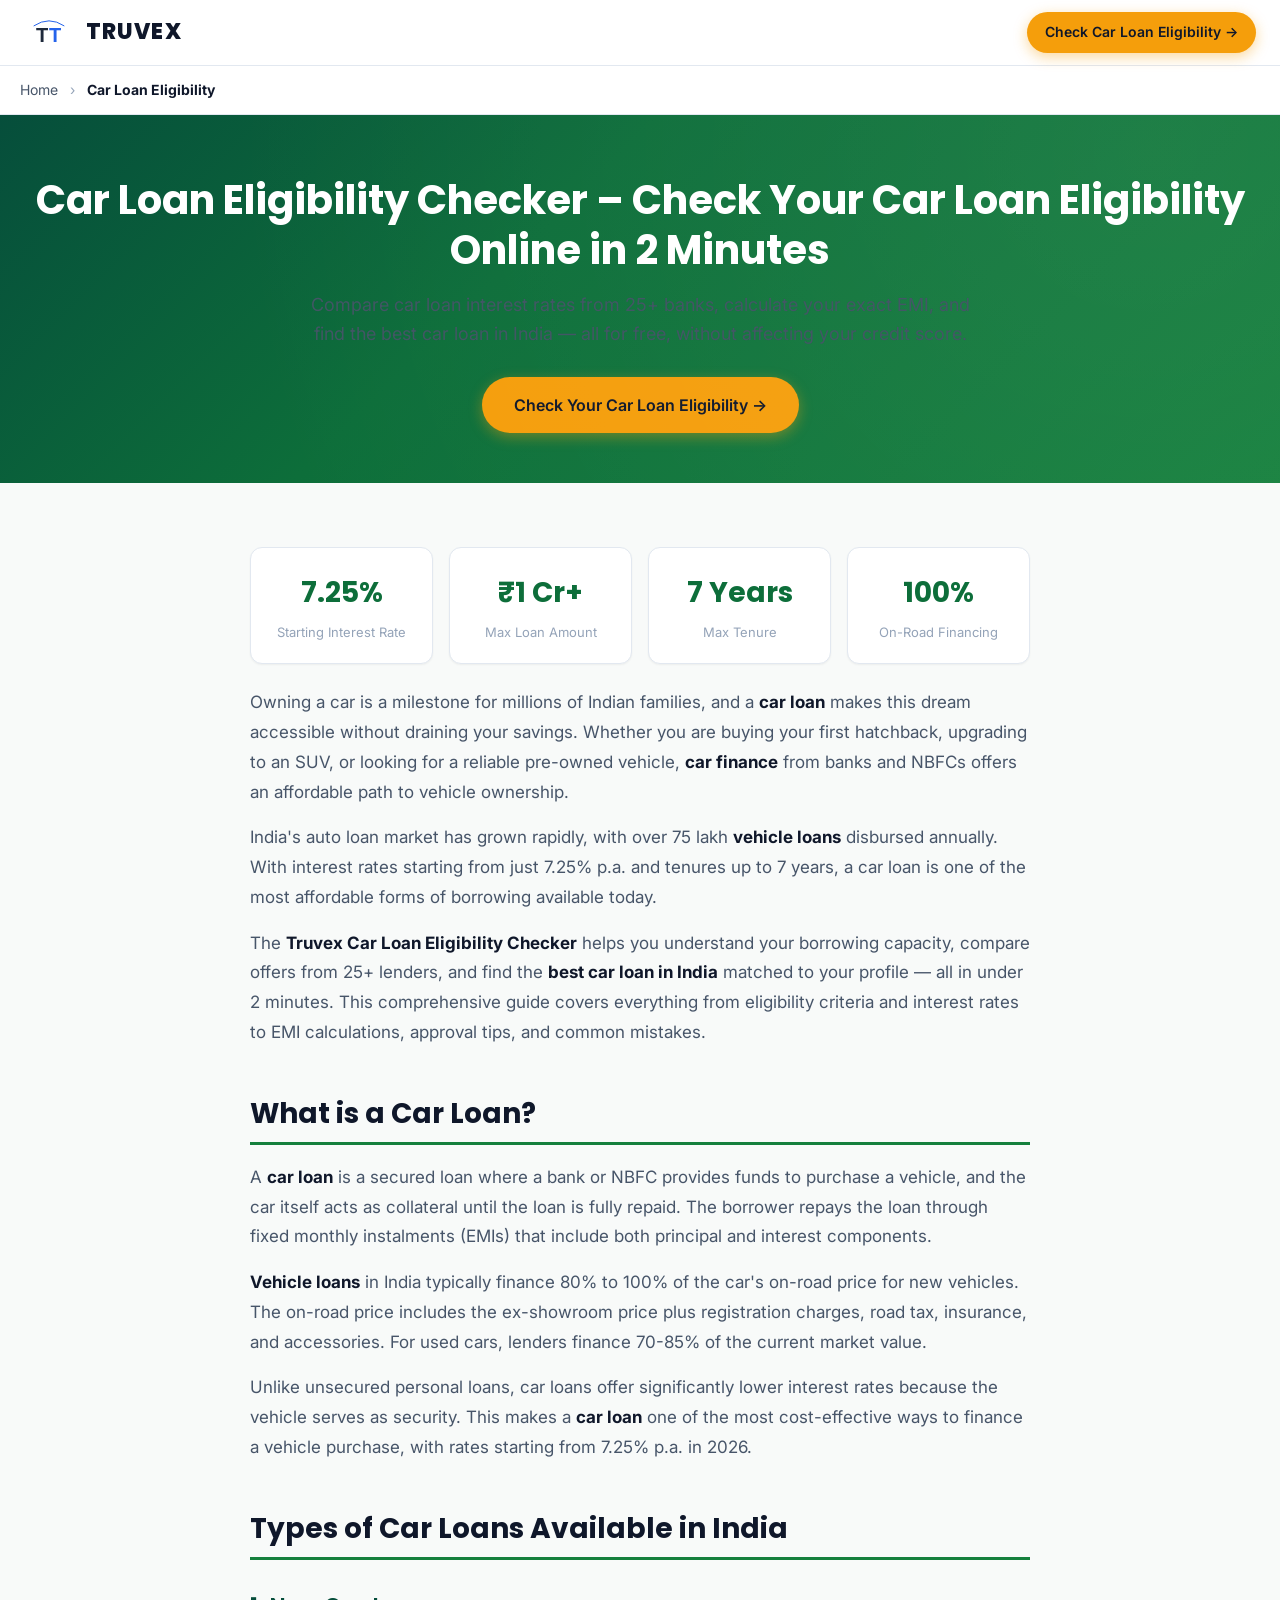
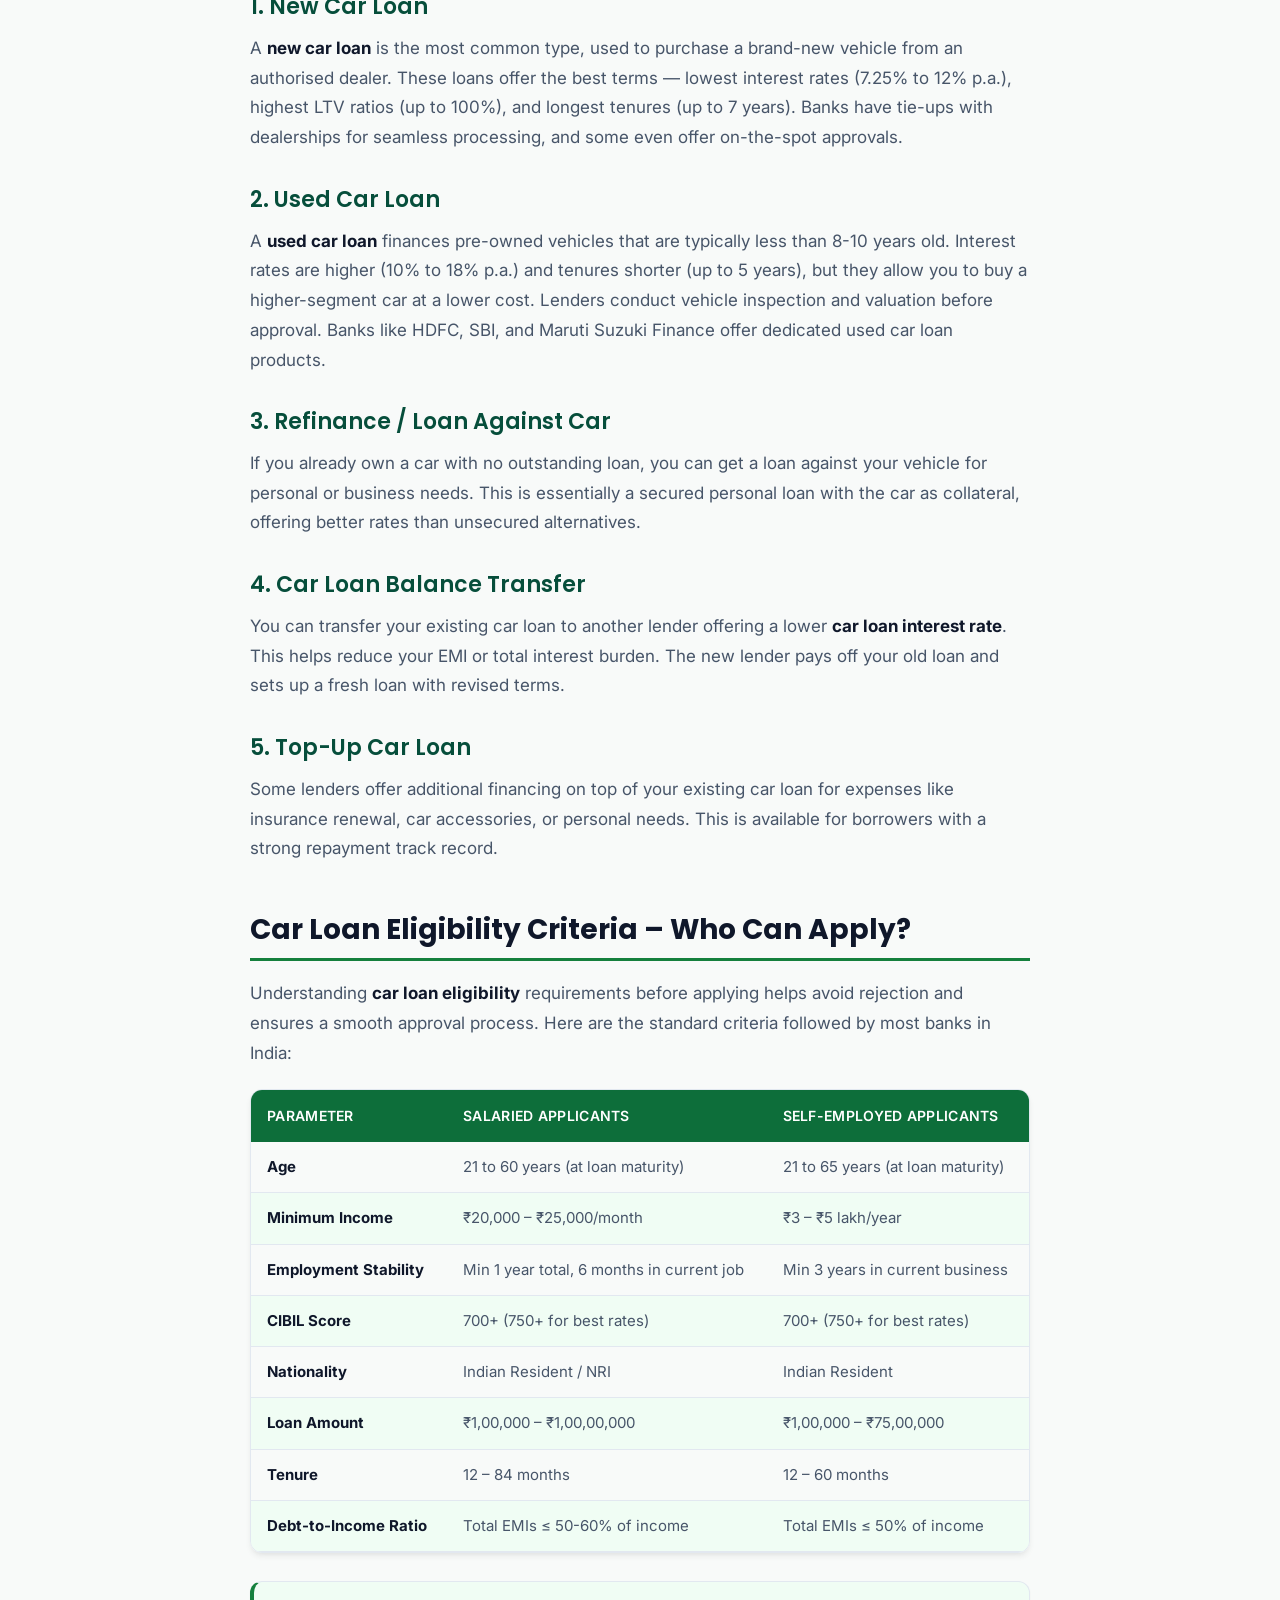
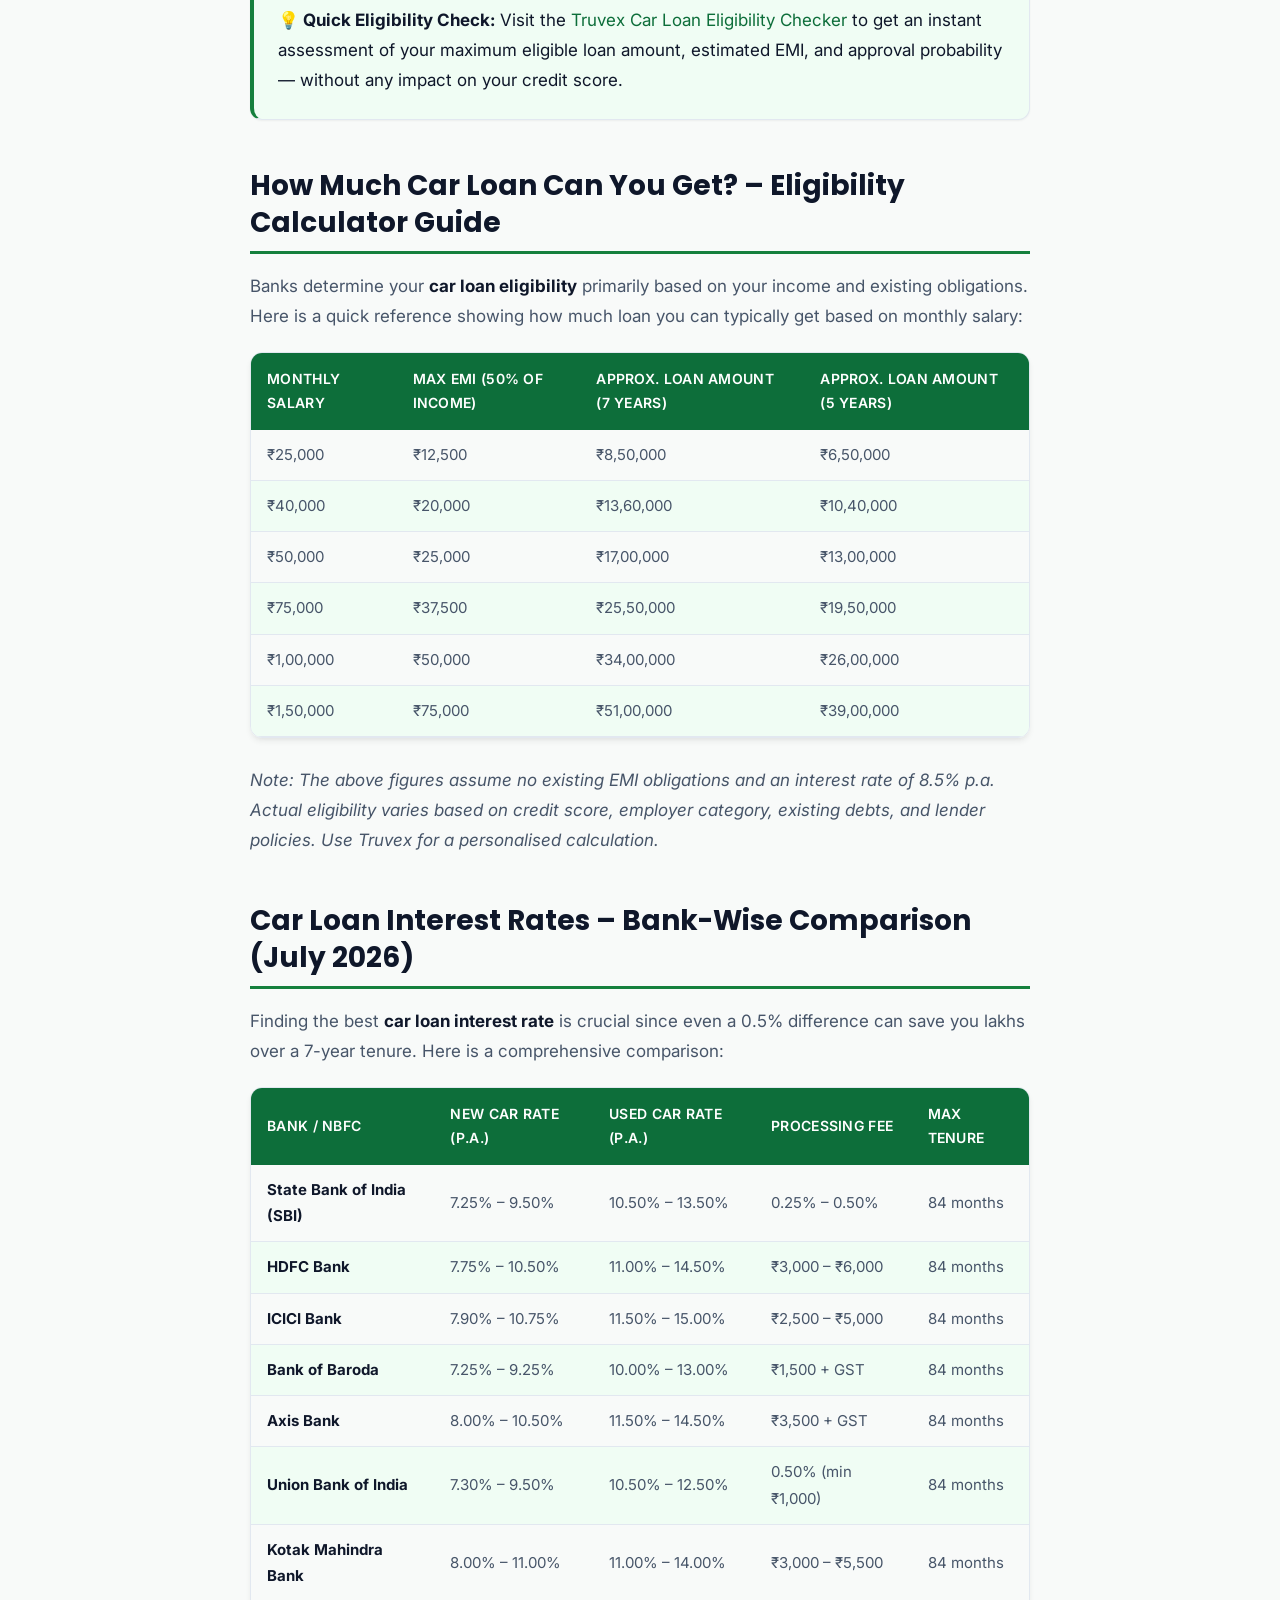
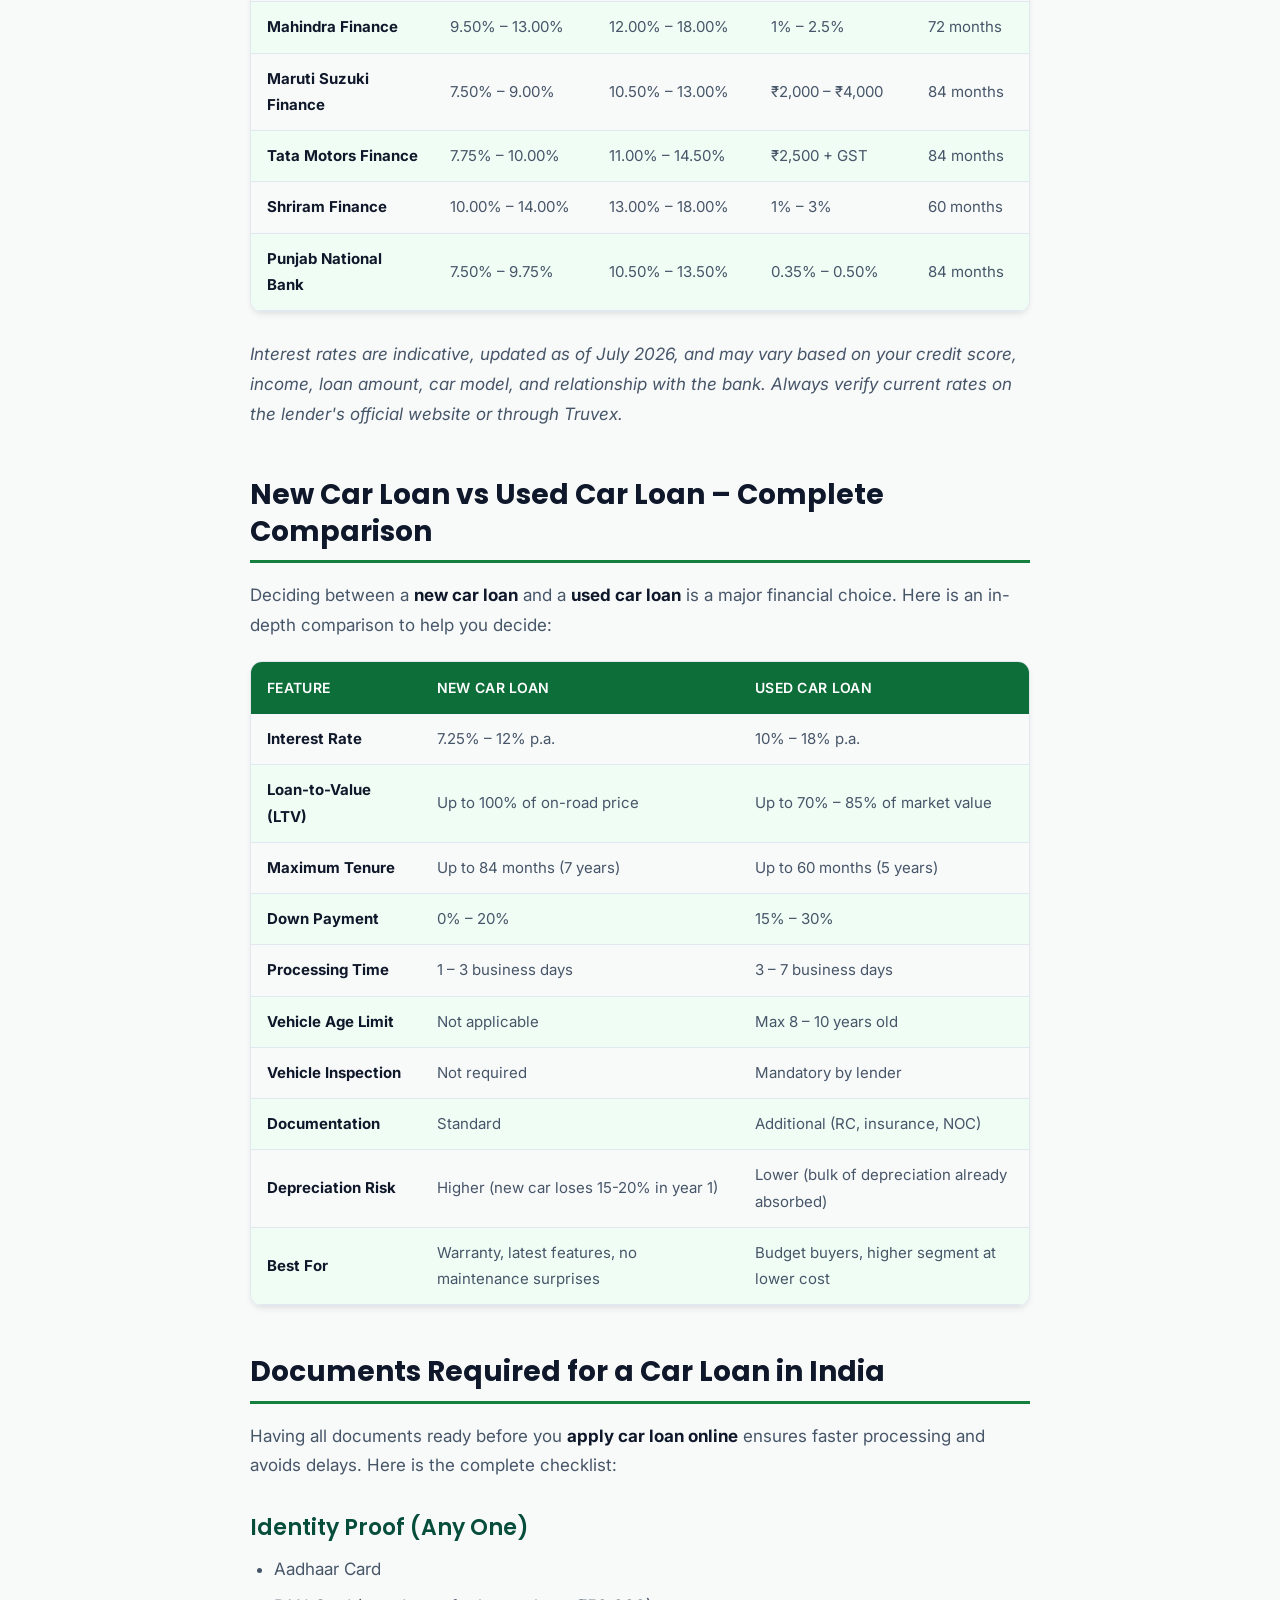
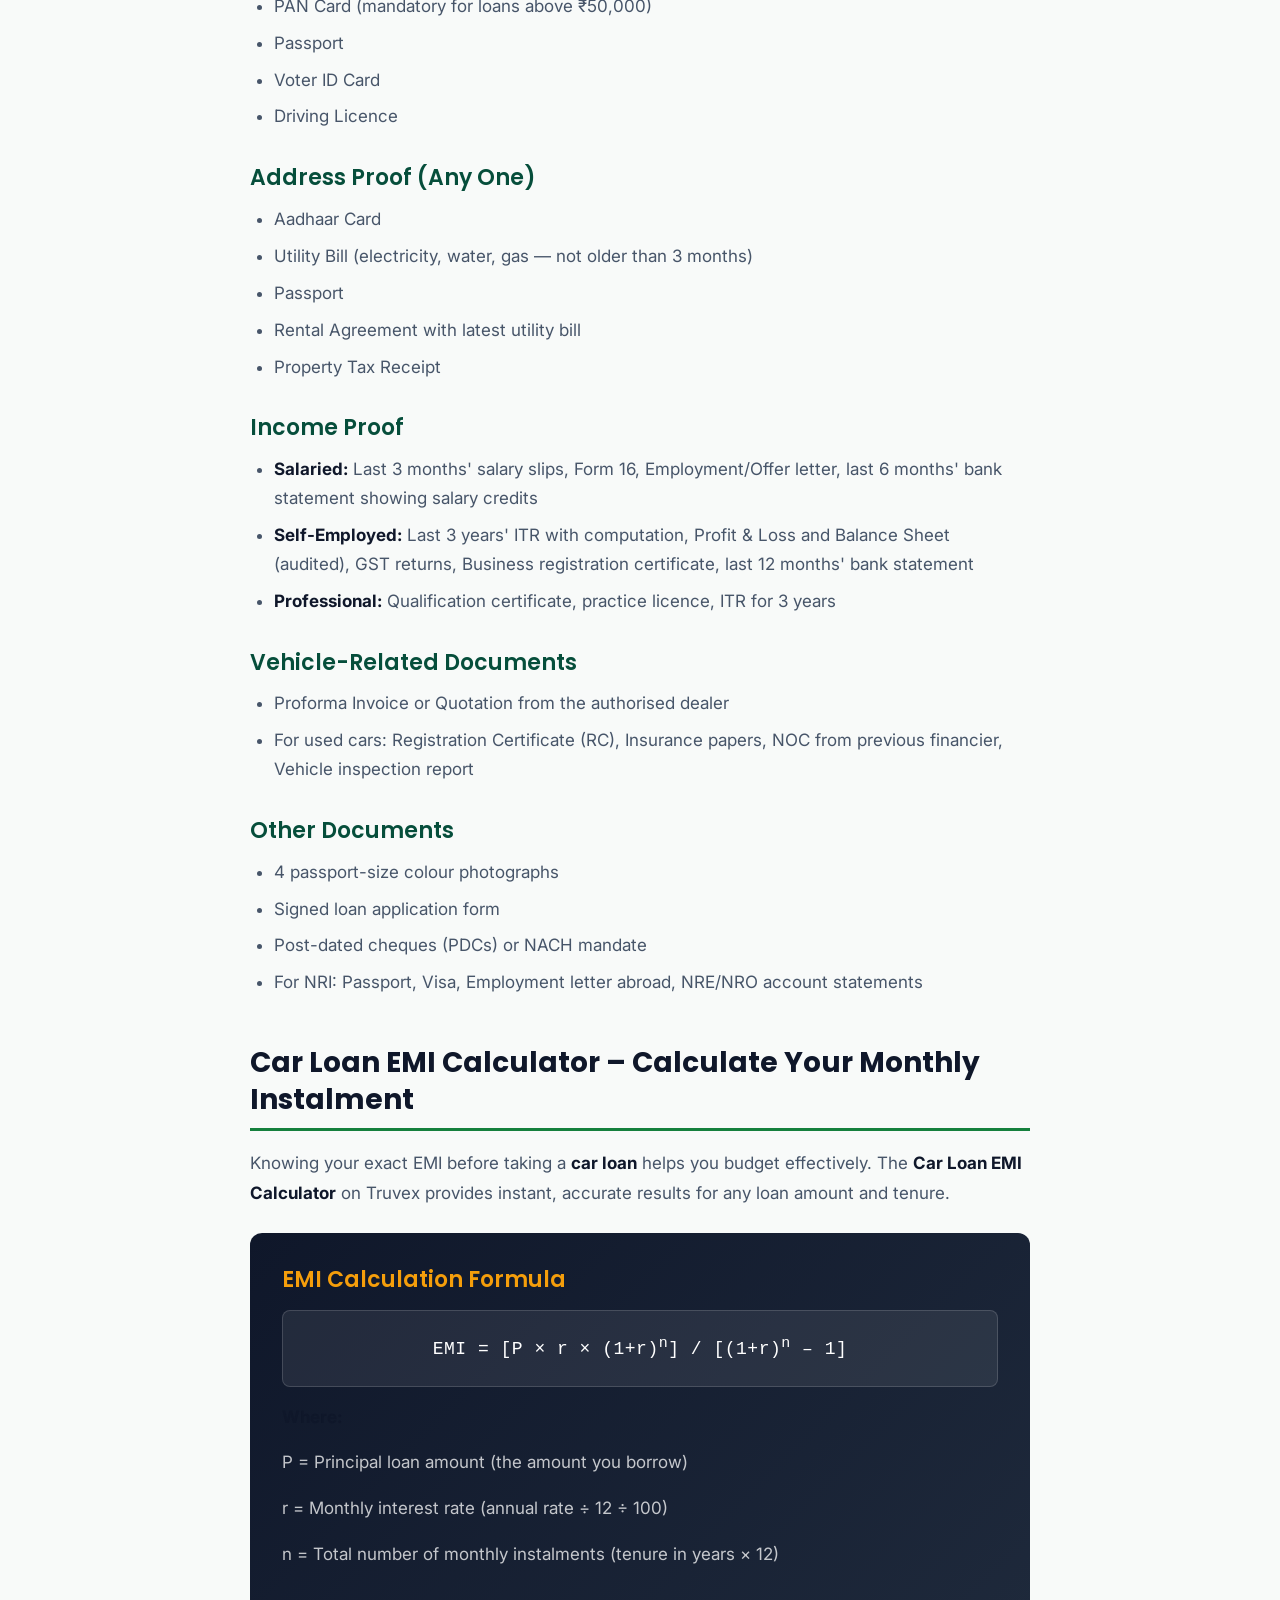
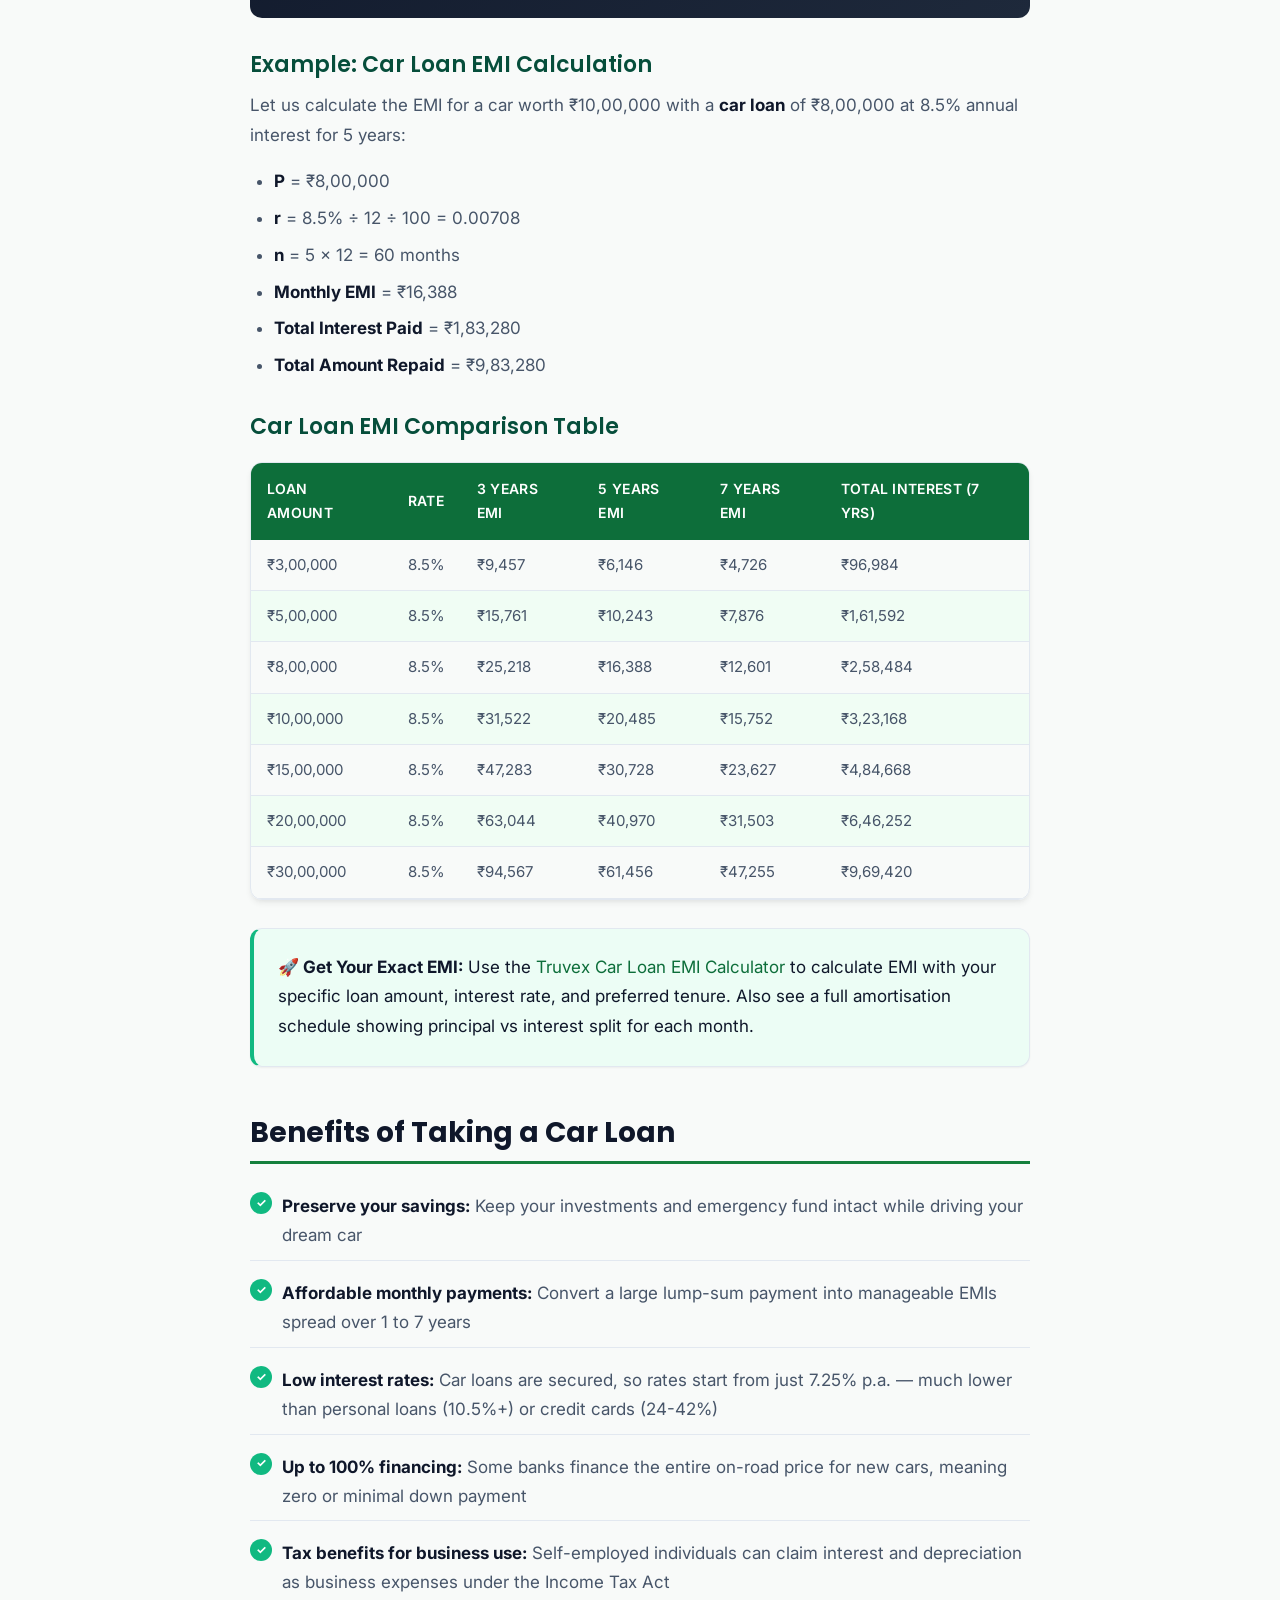
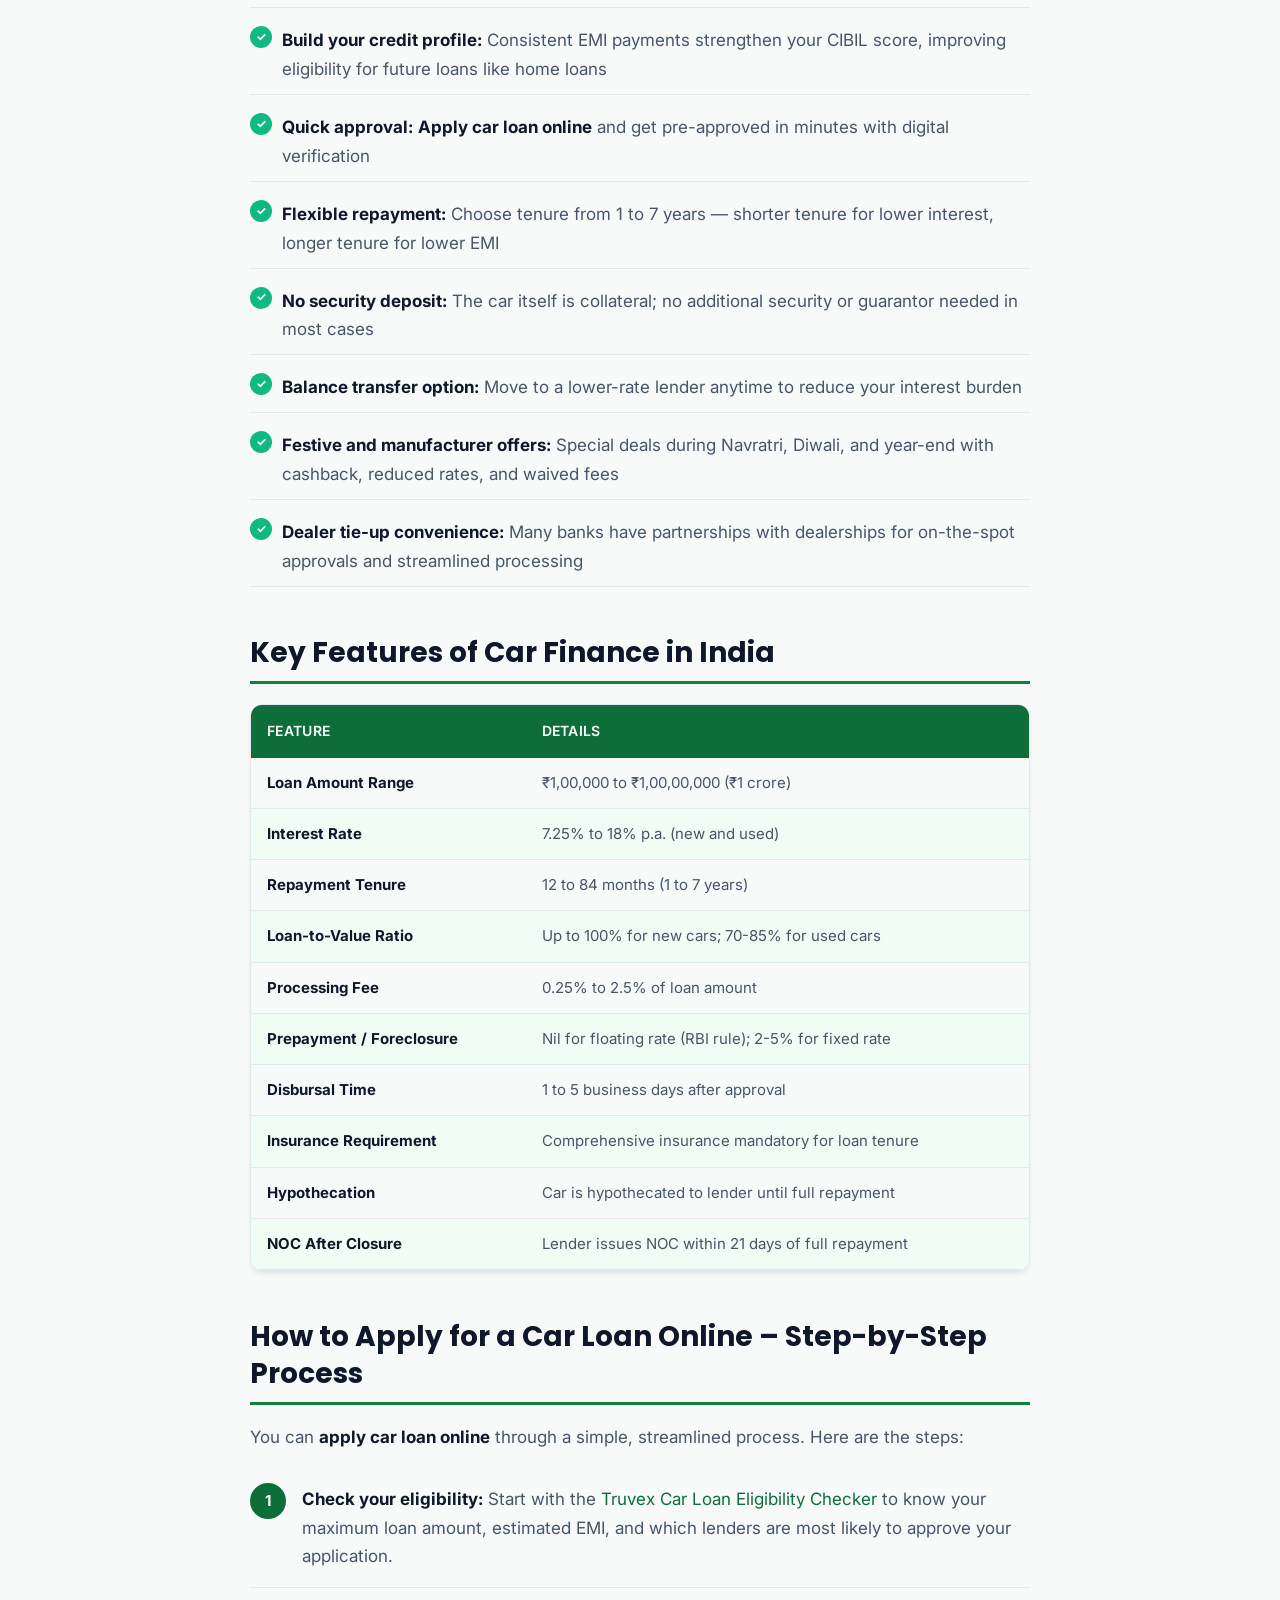
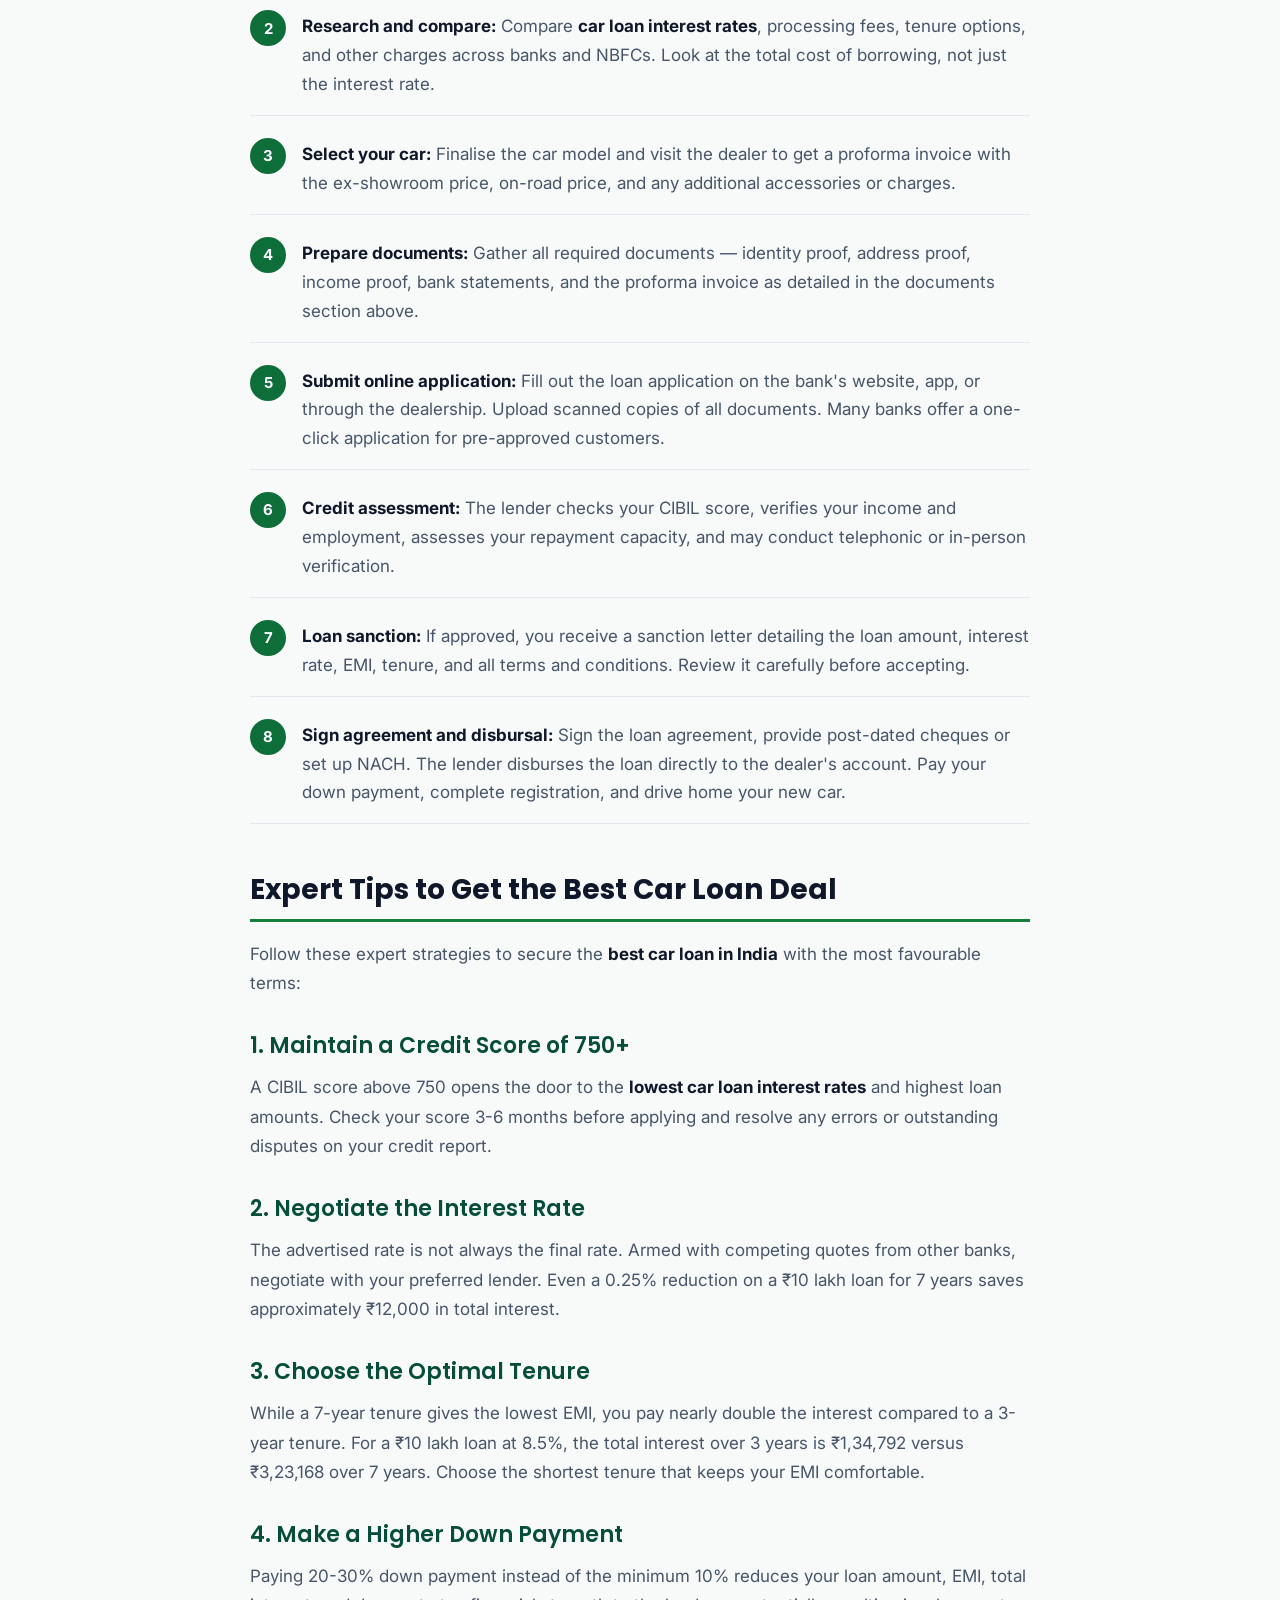
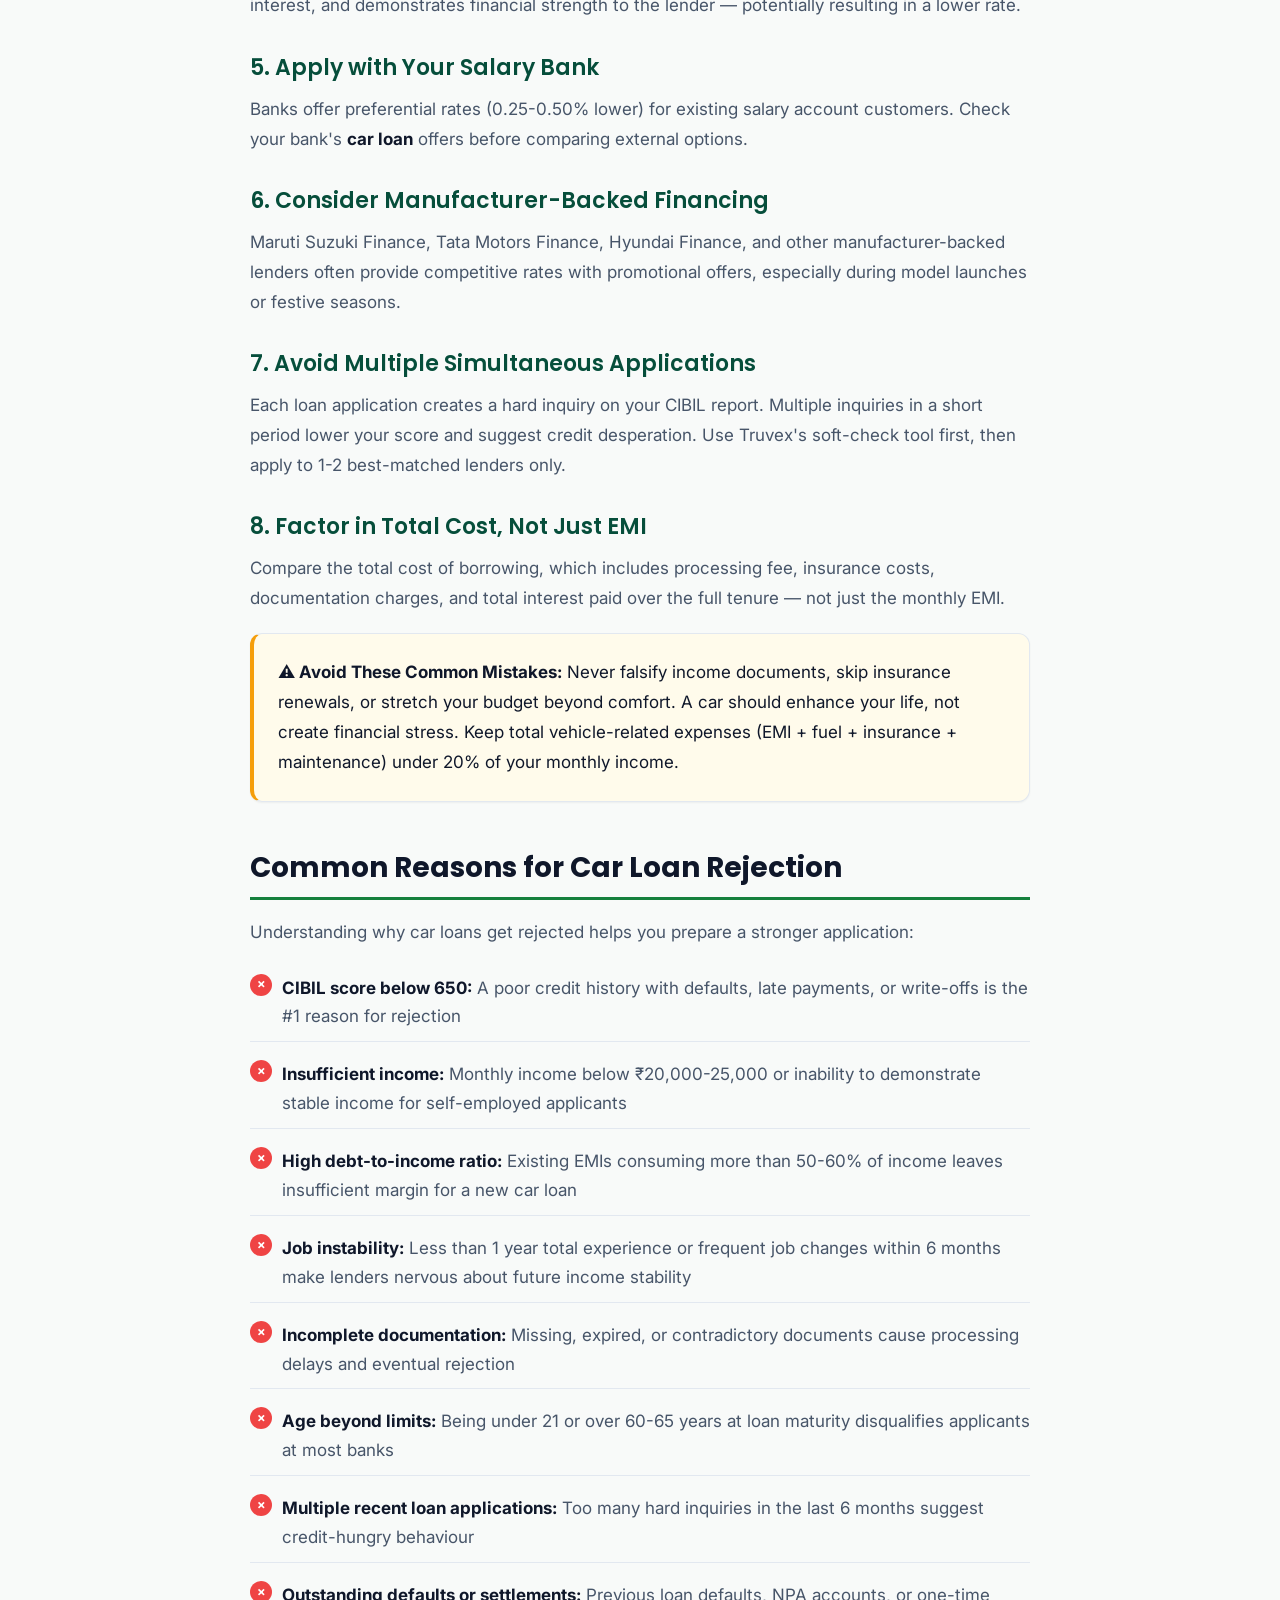
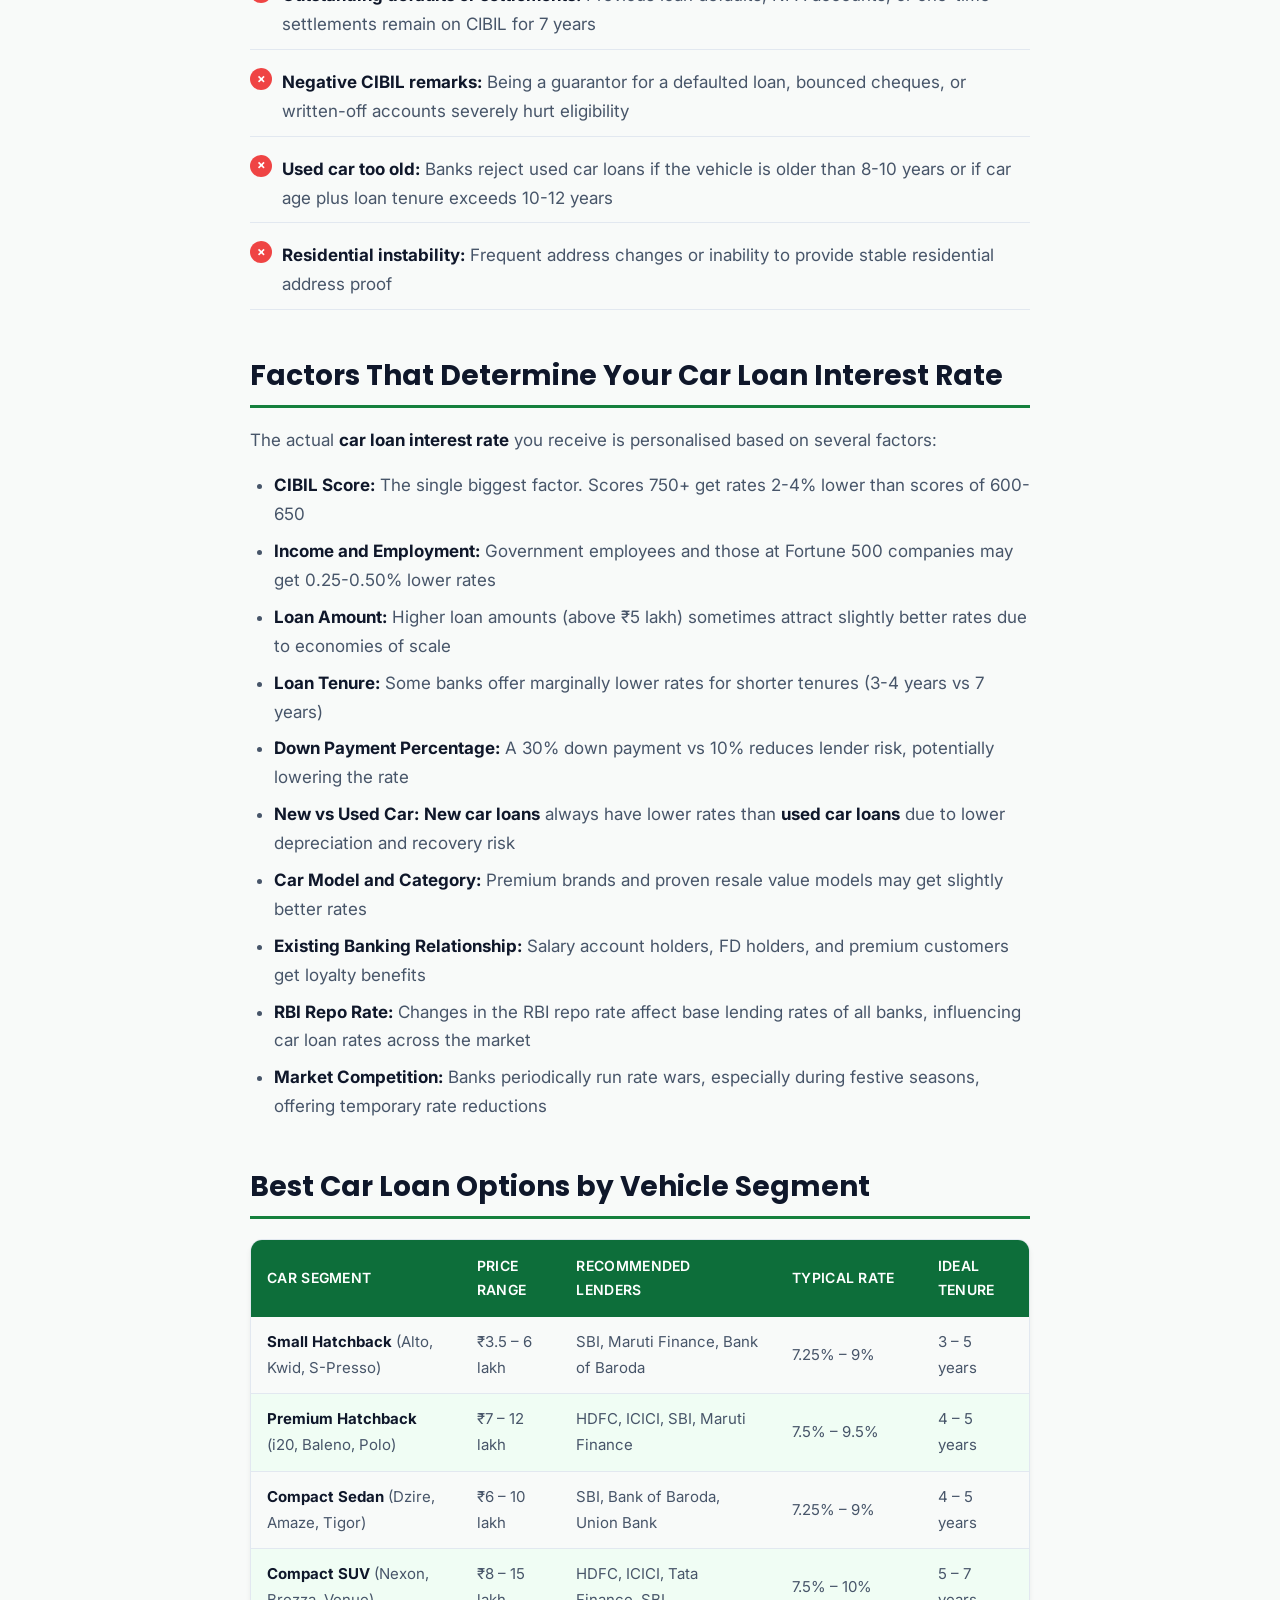
==== commit 3c16cde1: "Update site header with TT logo across pages and rebuild web application" ====
--- a/car-loan-eligibility.html
+++ b/car-loan-eligibility.html
@@ -335,6 +335,32 @@
     /* ===== Layout ===== */
     .page-wrapper { min-height: 100vh; }
 
+    .site-header {
+      background: var(--bg-primary);
+      border-bottom: 1px solid var(--border);
+      padding: 12px 24px;
+      display: flex;
+      align-items: center;
+      justify-content: space-between;
+    }
+    .brand-logo {
+      display: flex;
+      align-items: center;
+      gap: 12px;
+      text-decoration: none !important;
+    }
+    .brand-logo img {
+      height: 40px;
+      width: auto;
+    }
+    .brand-title {
+      font-family: var(--font-heading);
+      font-size: 22px;
+      font-weight: 800;
+      color: #0F172A;
+      letter-spacing: 0.05em;
+    }
+
     .breadcrumb-bar {
       background: var(--bg-primary);
       border-bottom: 1px solid var(--border);
@@ -697,6 +723,17 @@
 <body>
   <div class="page-wrapper">
 
+    <!-- Header Navigation with Logo -->
+    <header class="site-header">
+      <a href="https://truvex.life/" class="brand-logo">
+        <img src="/images/truvex-logo.svg" alt="Truvex Logo" onerror="this.onerror=null; this.src='/images/truvex-logo.png';" />
+        <span class="brand-title">TRUVEX</span>
+      </a>
+      <a href="https://truvex.life/" class="hero-cta" style="padding: 8px 18px; font-size: 14px;">
+        Check Car Loan Eligibility →
+      </a>
+    </header>
+
     <!-- Breadcrumb Navigation -->
     <nav class="breadcrumb-bar" aria-label="Breadcrumb">
       <a href="https://truvex.life/">Home</a>
